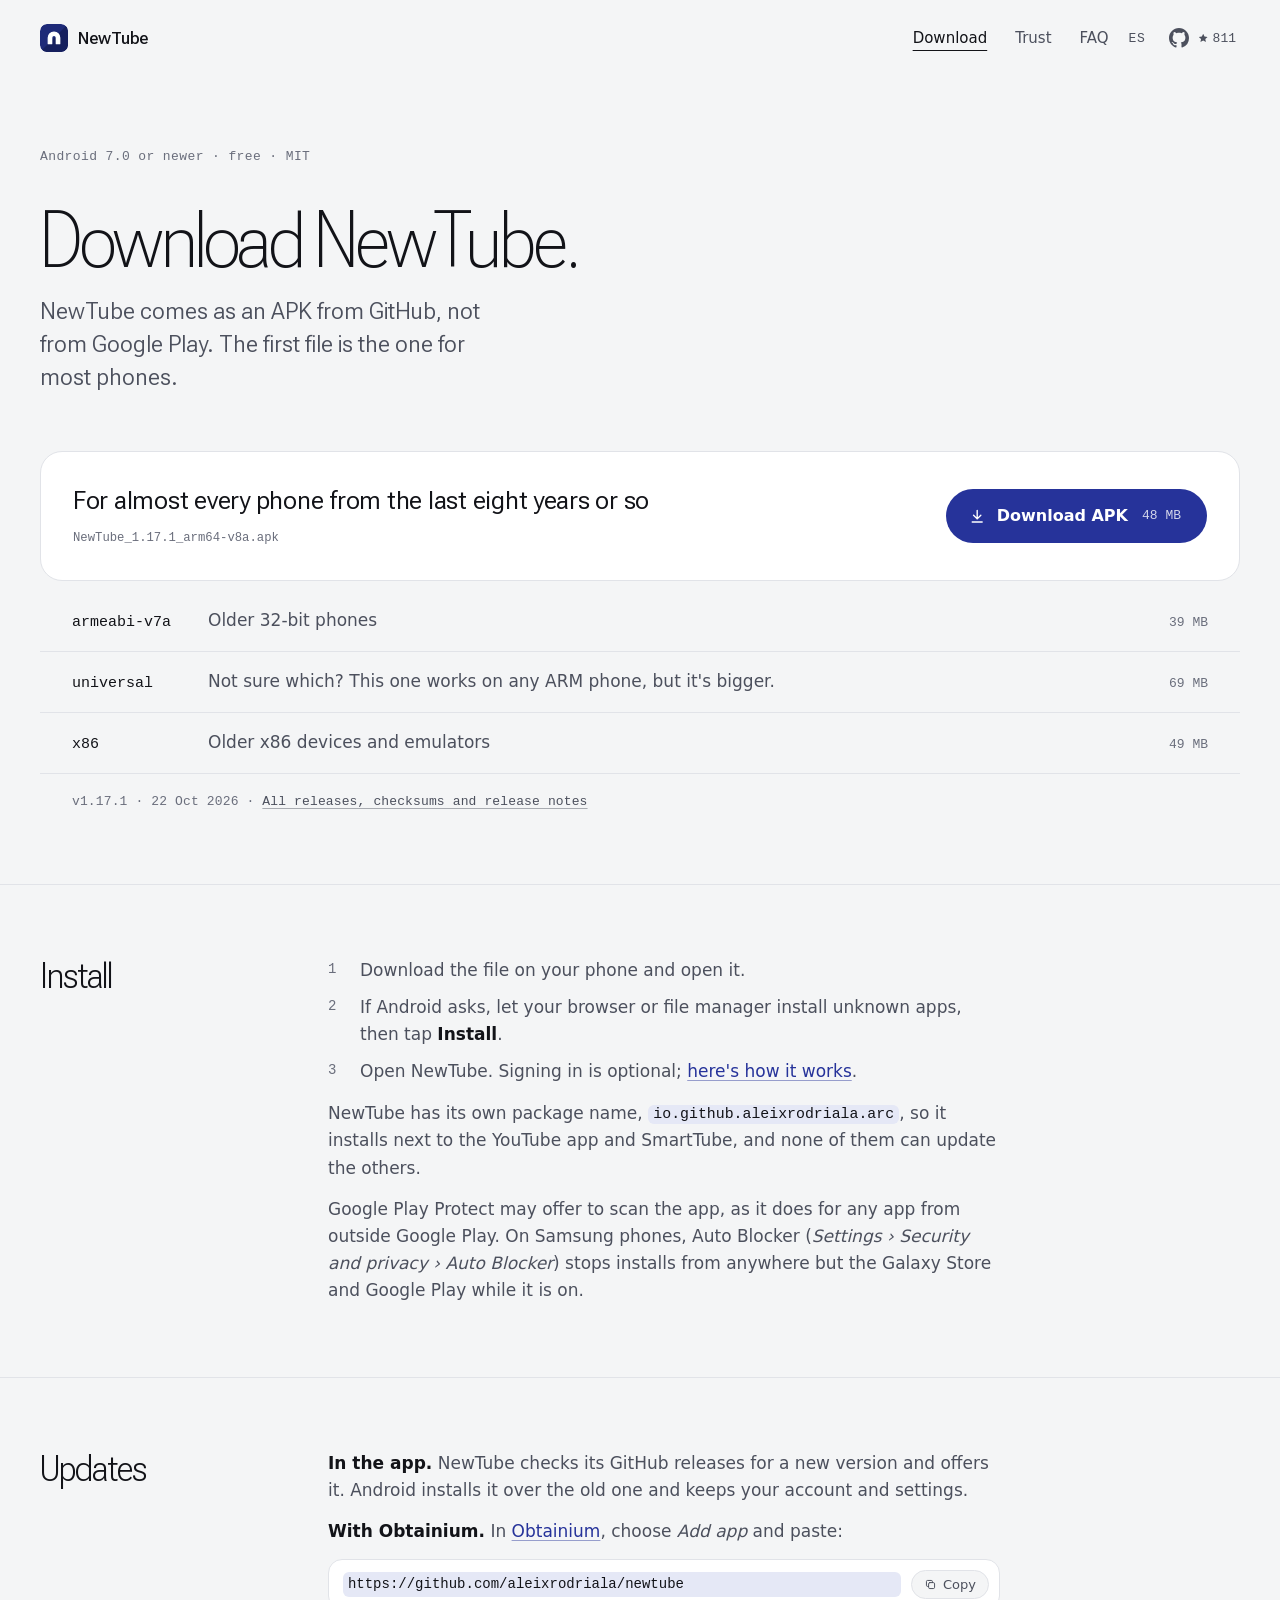
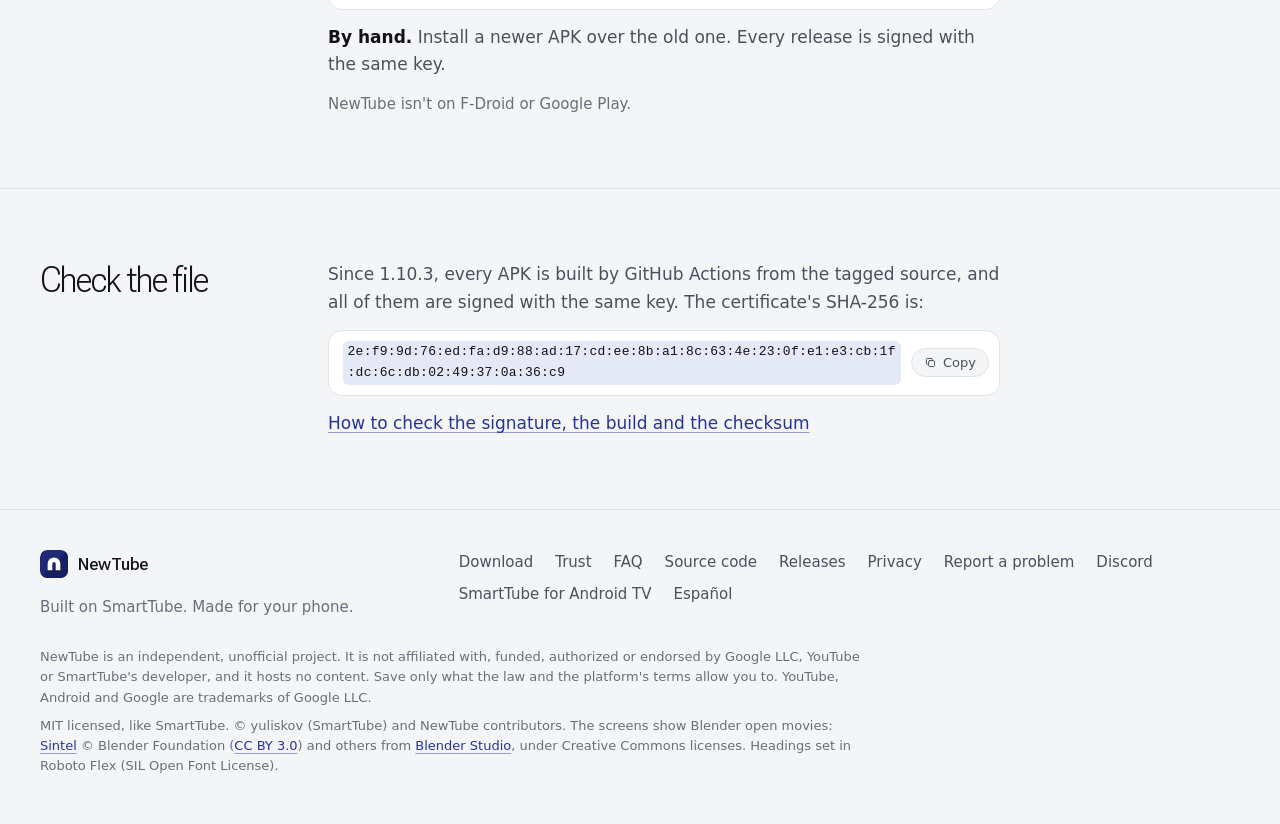
==== download/index.html @ f1087004 "Publish website from aleixrodriala/newtube@6f96a1b4 (schedule)" ====
<!doctype html>
<html lang="en">
<head>
  <meta charset="utf-8">
  <meta name="viewport" content="width=device-width, initial-scale=1">
  <meta http-equiv="Content-Security-Policy" content="default-src 'self'; img-src 'self' data:; style-src 'self'; script-src 'self'; font-src 'self'; media-src 'self'; connect-src 'none'; base-uri 'none'; form-action 'none'; object-src 'none'">
  <title>Download NewTube for Android</title>
  <meta name="description" content="Download the NewTube APK for Android 7.0 or newer: which file to pick, how to install it, how updates work, and how to check the file.">
  <link rel="canonical" href="https://newtube.org/download/">
  <link rel="alternate" hreflang="en" href="https://newtube.org/download/">
  <link rel="alternate" hreflang="es" href="https://newtube.org/es/download/">
  <link rel="alternate" hreflang="x-default" href="https://newtube.org/download/">
  <meta name="robots" content="index, follow, max-image-preview:large">
  <meta name="color-scheme" content="light dark">
  <meta name="theme-color" content="#f4f5f6" media="(prefers-color-scheme: light)">
  <meta name="theme-color" content="#0d0e12" media="(prefers-color-scheme: dark)">
  <link rel="icon" href="/assets/icon.svg" type="image/svg+xml">
  <link rel="apple-touch-icon" href="/assets/apple-touch-icon.png">

  <meta property="og:type" content="website">
  <meta property="og:site_name" content="NewTube">
  <meta property="og:locale" content="en_US">
  <meta property="og:locale:alternate" content="es_ES">
  <meta property="og:url" content="https://newtube.org/download/">
  <meta property="og:title" content="Download NewTube for Android">
  <meta property="og:description" content="Download the NewTube APK for Android 7.0 or newer: which file to pick, how to install it, how updates work, and how to check the file.">
  <meta property="og:image" content="https://newtube.org/assets/og-image.jpg">
  <meta property="og:image:width" content="1280">
  <meta property="og:image:height" content="640">
  <meta property="og:image:alt" content="NewTube: SmartTube for phones. Fast, polished and open source; unofficial, built on SmartTube by @yuliskov. A phone shows the watch page playing Sintel.">
  <meta name="twitter:card" content="summary_large_image">

  <link rel="preload" href="/assets/fonts/roboto-flex-display.woff2" as="font" type="font/woff2" crossorigin>
  <link rel="stylesheet" href="/styles.css">
  <script src="/main.js" defer></script>
  
</head>
<body class="page-download">
  <a class="skip" href="#main">Skip to content</a>

  <svg class="sprite" aria-hidden="true" focusable="false">
    <symbol id="i-down" viewBox="0 0 24 24"><path d="M12 4.5v11m-4.75-4.75L12 15.5l4.75-4.75M5.5 19.5h13"/></symbol>
    <symbol id="i-arrow" viewBox="0 0 24 24"><path d="M5 12h13.5m-5.25-5.25L18.5 12l-5.25 5.25"/></symbol>
    <symbol id="i-copy" viewBox="0 0 24 24"><rect x="8.5" y="8.5" width="11" height="11" rx="2.25"/><path d="M15.5 8.5v-2a2 2 0 0 0-2-2h-7a2 2 0 0 0-2 2v7a2 2 0 0 0 2 2h2"/></symbol>
    <symbol id="i-star" viewBox="0 0 24 24"><path class="fill" d="M12 3.3l2.55 5.47 6 .72-4.43 4.1 1.17 5.92L12 16.56l-5.29 2.95 1.17-5.92-4.43-4.1 6-.72z"/></symbol>
    <symbol id="i-github" viewBox="0 0 16 16"><path class="fill" d="M8 0C3.58 0 0 3.58 0 8c0 3.54 2.29 6.53 5.47 7.59.4.07.55-.17.55-.38 0-.19-.01-.82-.01-1.49-2.01.37-2.53-.49-2.69-.94-.09-.23-.48-.94-.82-1.13-.28-.15-.68-.52-.01-.53.63-.01 1.08.58 1.23.82.72 1.21 1.87.87 2.33.66.07-.52.28-.87.51-1.07-1.78-.2-3.64-.89-3.64-3.95 0-.87.31-1.59.82-2.15-.08-.2-.36-1.02.08-2.12 0 0 .67-.21 2.2.82.64-.18 1.32-.27 2-.27.68 0 1.36.09 2 .27 1.53-1.04 2.2-.82 2.2-.82.44 1.1.16 1.92.08 2.12.51.56.82 1.27.82 2.15 0 3.07-1.87 3.75-3.65 3.95.29.25.54.73.54 1.48 0 1.07-.01 1.93-.01 2.2 0 .21.15.46.55.38A8.01 8.01 0 0 0 16 8c0-4.42-3.58-8-8-8Z"/></symbol>
  </svg>

  <header class="site-header">
    <div class="wrap bar">
      <a class="brand" href="/"><img src="/assets/icon.svg" width="28" height="28" alt=""><span>NewTube</span></a>
      <nav class="nav" aria-label="Main">
        <ul>
          <li><a href="/download/" aria-current="page">Download</a></li>
          <li><a href="/trust/">Trust</a></li>
          <li><a href="/faq/">FAQ</a></li>
        </ul>
      </nav>
      <a class="lang" href="/es/download/" hreflang="es" lang="es" title="Leer en español">ES</a>
      <a class="gh" href="https://github.com/aleixrodriala/newtube"><svg aria-hidden="true"><use href="#i-github"/></svg><span class="visually-hidden">NewTube's source code on GitHub</span><span class="gh-stars" data-stars="811"><svg class="i fill" aria-hidden="true"><use href="#i-star"/></svg>811<span class="visually-hidden"> stars</span></span></a>
    </div>
  </header>

  <main id="main">
<section class="page-head">
      <div class="wrap">
        <p class="kicker">Android 7.0 or newer · free · MIT</p>
        <h1>Download NewTube.</h1>
        <p class="lead">NewTube comes as an APK from GitHub, not from Google Play. The first file is the one for most phones.</p>
      </div>
    </section>

    <section class="block" aria-labelledby="pick-title">
      <div class="wrap">
        <h2 id="pick-title" class="visually-hidden">Pick a file</h2>
        <div class="apk-main">
          <div>
            <p class="apk-for">For almost every phone from the last eight years or so</p>
            <p class="apk-name"><code>NewTube_1.17.1_arm64-v8a.apk</code></p>
          </div>
          <a class="btn" href="https://github.com/aleixrodriala/newtube/releases/download/v1.17.1/NewTube_1.17.1_arm64-v8a.apk">
            <svg class="i" aria-hidden="true"><use href="#i-down"/></svg>Download APK<span class="btn-size">48 MB</span>
          </a>
        </div>
        <ul class="apk-list" aria-label="Other files">
          <li><a href="https://github.com/aleixrodriala/newtube/releases/download/v1.17.1/NewTube_1.17.1_armeabi-v7a.apk"><code>armeabi-v7a</code><span>Older 32-bit phones</span><span class="sz">39 MB</span></a></li>
          <li><a href="https://github.com/aleixrodriala/newtube/releases/download/v1.17.1/NewTube_1.17.1_universal.apk"><code>universal</code><span>Not sure which? This one works on any ARM phone, but it's bigger.</span><span class="sz">69 MB</span></a></li>
          <li><a href="https://github.com/aleixrodriala/newtube/releases/download/v1.17.1/NewTube_1.17.1_x86.apk"><code>x86</code><span>Older x86 devices and emulators</span><span class="sz">49 MB</span></a></li>
        </ul>
        <p class="get-meta"><span class="rl">v1.17.1 · 22 Oct 2026</span><a href="https://github.com/aleixrodriala/newtube/releases">All releases, checksums and release notes</a></p>
      </div>
    </section>

    <section class="block" aria-labelledby="install-title">
      <div class="wrap two">
        <h2 id="install-title">Install</h2>
        <div class="prose">
          <ol class="steps">
            <li>Download the file on your phone and open it.</li>
            <li>If Android asks, let your browser or file manager install unknown apps, then tap <strong>Install</strong>.</li>
            <li>Open NewTube. Signing in is optional; <a href="/faq/#sign-in">here's how it works</a>.</li>
          </ol>
          <p>NewTube has its own package name, <code>io.github.aleixrodriala.arc</code>, so it installs next to the YouTube app and SmartTube, and none of them can update the others.</p>
          <p>Google Play Protect may offer to scan the app, as it does for any app from outside Google Play. On Samsung phones, Auto Blocker (<em>Settings › Security and privacy › Auto Blocker</em>) stops installs from anywhere but the Galaxy Store and Google Play while it is on.</p>
        </div>
      </div>
    </section>

    <section class="block" aria-labelledby="updates-title">
      <div class="wrap two">
        <h2 id="updates-title">Updates</h2>
        <div class="prose">
          <p><strong>In the app.</strong> NewTube checks its GitHub releases for a new version and offers it. Android installs it over the old one and keeps your account and settings.</p>
          <p><strong>With Obtainium.</strong> In <a href="https://obtainium.imranr.dev">Obtainium</a>, choose <em>Add app</em> and paste:</p>
          <div class="copy">
            <code id="repo-url">https://github.com/aleixrodriala/newtube</code>
            <button class="copy-btn" type="button" data-copy="repo-url" hidden><svg class="i" aria-hidden="true"><use href="#i-copy"/></svg><span>Copy</span></button>
          </div>
          <p><strong>By hand.</strong> Install a newer APK over the old one. Every release is signed with the same key.</p>
          <p class="quiet">NewTube isn't on F-Droid or Google Play.</p>
        </div>
      </div>
    </section>

    <section class="block" aria-labelledby="check-title">
      <div class="wrap two">
        <h2 id="check-title">Check the file</h2>
        <div class="prose">
          <p>Since 1.10.3, every APK is built by GitHub Actions from the tagged source, and all of them are signed with the same key. The certificate's SHA-256 is:</p>
          <div class="copy">
            <code id="cert-sha" class="hash">2e:f9:9d:76:ed:fa:d9:88:ad:17:cd:ee:8b:a1:8c:63:4e:23:0f:e1:e3:cb:1f:dc:6c:db:02:49:37:0a:36:c9</code>
            <button class="copy-btn" type="button" data-copy="cert-sha" hidden><svg class="i" aria-hidden="true"><use href="#i-copy"/></svg><span>Copy</span></button>
          </div>
          <p><a href="/trust/#build">How to check the signature, the build and the checksum</a></p>
        </div>
      </div>
      <p class="visually-hidden" role="status" aria-live="polite" data-copy-status></p>
    </section>

  </main>

  <footer class="site-footer">
    <div class="wrap foot">
      <div class="foot-brand">
        <a class="brand" href="/"><img src="/assets/icon.svg" width="28" height="28" alt=""><span>NewTube</span></a>
        <p>Built on SmartTube. Made for your phone.</p>
      </div>
      <nav aria-label="Footer">
        <ul class="foot-links">
          <li><a href="/download/">Download</a></li>
          <li><a href="/trust/">Trust</a></li>
          <li><a href="/faq/">FAQ</a></li>
          <li><a href="https://github.com/aleixrodriala/newtube">Source code</a></li>
          <li><a href="https://github.com/aleixrodriala/newtube/releases">Releases</a></li>
          <li><a href="https://github.com/aleixrodriala/newtube/blob/main/PRIVACY.md">Privacy</a></li>
          <li><a href="https://github.com/aleixrodriala/newtube/issues">Report a problem</a></li>
          <li><a href="https://discord.gg/xu3v6euSHq">Discord</a></li>
          <li><a href="https://github.com/yuliskov/SmartTube">SmartTube for Android TV</a></li>
          <li><a href="/es/download/" hreflang="es" lang="es">Español</a></li>
        </ul>
      </nav>
    </div>
    <div class="wrap fine">
      <p>NewTube is an independent, unofficial project. It is not affiliated with, funded, authorized or endorsed by Google LLC, YouTube or SmartTube's developer, and it hosts no content. Save only what the law and the platform's terms allow you to. YouTube, Android and Google are trademarks of Google LLC.</p>
      <p>MIT licensed, like SmartTube. © yuliskov (SmartTube) and NewTube contributors. The screens show Blender open movies: <a href="https://durian.blender.org/">Sintel</a> © Blender Foundation (<a href="https://creativecommons.org/licenses/by/3.0/">CC BY 3.0</a>) and others from <a href="https://studio.blender.org/films/">Blender Studio</a>, under Creative Commons licenses. Headings set in Roboto Flex (SIL Open Font License).</p>
    </div>
  </footer>
</body>
</html>
---- styles.css ----
/* newtube.org. Plain CSS, no build step for styles, nothing loaded from third parties.
   Layout: a quiet page. Short sections on a pale ground, generous space, light display type;
   the only images are the app and the film it plays. Follows the system theme. */

@font-face {
  font-family: "NewTube Display";
  /* Roboto Flex (SIL OFL), cut to Latin + Spanish, wght 300–600 and the opsz axis. */
  src: url("/assets/fonts/roboto-flex-display.woff2") format("woff2");
  font-weight: 300 600;
  font-style: normal;
  font-display: swap;
}

:root {
  --ground: #f4f5f6;
  --surface: #ffffff;
  --ink: #121318;
  --ink-2: #4c505d;
  --ink-3: #6a6e7c;
  --line: #e1e3e8;
  --accent: #26339a;
  --accent-hover: #1c287f;
  --accent-ink: #ffffff;
  --accent-soft: #e5e8f6;
  --link: #26339a;
  --device: #101116;
  --shadow: 0 30px 60px -28px rgba(18, 22, 48, 0.35), 0 12px 24px -16px rgba(18, 22, 48, 0.18);

  --display: "NewTube Display", "Roboto Flex", Roboto, system-ui, -apple-system, "Segoe UI", sans-serif;
  --text: system-ui, -apple-system, "Segoe UI", Roboto, "Noto Sans", "Helvetica Neue", Arial, sans-serif;
  --mono: ui-monospace, "Roboto Mono", "SF Mono", Menlo, Consolas, "Liberation Mono", monospace;

  --gutter: 20px;
  --maxw: 1200px;
  --space: clamp(88px, 12vw, 168px);
  --ease-out: cubic-bezier(0.22, 1, 0.36, 1);
  color-scheme: light;
}

@media (prefers-color-scheme: dark) {
  :root {
    --ground: #0d0e12;
    --surface: #16171d;
    --ink: #ecedf1;
    --ink-2: #a9acb8;
    --ink-3: #7d818e;
    --line: #24262e;
    --accent: #dde1ff;
    --accent-hover: #ffffff;
    --accent-ink: #141a52;
    --accent-soft: #1d2036;
    --link: #b9c1ff;
    --device: #000000;
    --shadow: 0 30px 70px -30px rgba(0, 0, 0, 0.8), 0 12px 24px -16px rgba(0, 0, 0, 0.6);
    color-scheme: dark;
  }
}

@media (min-width: 700px) { :root { --gutter: 32px; } }
@media (min-width: 1100px) { :root { --gutter: 40px; } }

/* ---------- Base ---------- */
*, *::before, *::after { box-sizing: border-box; }
html { -webkit-text-size-adjust: 100%; text-size-adjust: 100%; }
@media (prefers-reduced-motion: no-preference) { html { scroll-behavior: smooth; } }
body {
  margin: 0;
  background: var(--ground);
  color: var(--ink);
  font: 400 1.0625rem/1.6 var(--text);
  -webkit-font-smoothing: antialiased;
  -moz-osx-font-smoothing: grayscale;
}
img, video, svg { display: block; max-width: 100%; }
img, video { height: auto; }
h1, h2, h3 { margin: 0; font-family: var(--display); text-wrap: balance; }
p, ul, ol, figure { margin: 0; }
ul, ol { padding: 0; list-style: none; }
a { color: var(--link); text-decoration-thickness: 1px; text-underline-offset: 0.2em;
  text-decoration-color: color-mix(in srgb, currentColor 45%, transparent);
  transition: color 0.18s ease, text-decoration-color 0.18s ease; }
a:hover { text-decoration-color: currentColor; }
:focus-visible { outline: 2px solid var(--link); outline-offset: 3px; border-radius: 4px; }
.sprite { display: none; }
.i { width: 1.15em; height: 1.15em; fill: none; stroke: currentColor; stroke-width: 1.8; stroke-linecap: round; stroke-linejoin: round; flex: none; }
.fill { fill: currentColor; stroke: none; }

.wrap { width: 100%; max-width: calc(var(--maxw) + 2 * var(--gutter)); margin-inline: auto; padding-inline: var(--gutter); }

.skip { position: absolute; left: var(--gutter); top: -100px; background: var(--surface); color: var(--ink); padding: 10px 14px; border-radius: 10px; z-index: 10; }
.skip:focus { top: 12px; }

/* ---------- Header ---------- */
.site-header { padding-block: 14px; }
.bar { display: flex; align-items: center; gap: 18px; min-height: 48px; }
.brand { display: inline-flex; align-items: center; gap: 10px; color: var(--ink); text-decoration: none;
  font: 500 1.0625rem/1 var(--display); letter-spacing: -0.005em; }
.brand img { width: 28px; height: 28px; border-radius: 7px; }
.nav { margin-left: auto; }
.nav ul { display: flex; gap: clamp(12px, 3vw, 28px); }
.nav a, .lang { color: var(--ink-2); text-decoration: none; font-size: 0.9375rem; }
.nav a, .lang, .gh, .get-more a, .foot-links a, .apk-list a, .copy-btn, .faq summary { transition: color 0.18s ease, background-color 0.18s ease; }
.nav a:hover, .lang:hover, .nav a[aria-current="page"] { color: var(--ink); }
.nav a[aria-current="page"] { text-decoration: underline; text-decoration-thickness: 1px; text-underline-offset: 0.45em; }
.lang { font: 500 0.8125rem/1 var(--mono); letter-spacing: 0.04em; padding: 6px 2px; }
.gh { color: var(--ink-2); display: inline-flex; align-items: center; gap: 8px; padding: 4px; text-decoration: none; }
.gh > svg { width: 20px; height: 20px; }
.gh:hover { color: var(--ink); }
.gh-stars { display: inline-flex; align-items: center; gap: 3px; font: 500 0.8125rem/1 var(--mono); font-variant-numeric: tabular-nums; }
.gh-stars .i { width: 0.95em; height: 0.95em; }
.gh-stars[data-stars=""] { display: none; }
.brand, .lang, .gh { flex: none; }
@media (max-width: 459px) {
  .brand span { display: none; }
  .bar { gap: 12px; }
  .nav ul { gap: 12px; }
  .gh { gap: 6px; padding: 4px 0; }
}
/* small phones (360 px and below): the Spanish menu is the longest one */
@media (max-width: 379px) {
  :root { --gutter: 16px; }
  .bar { gap: 9px; }
  .nav ul { gap: 9px; }
  .nav a { font-size: 0.875rem; }
  .brand img { width: 26px; height: 26px; }
  .gh { gap: 4px; }
  .gh > svg { width: 18px; height: 18px; }
}

/* ---------- Type ---------- */
.kicker { font: 500 0.8125rem/1.4 var(--mono); letter-spacing: 0.03em; color: var(--ink-3); }
h1 {
  font-weight: 300;
  font-size: clamp(2.75rem, 1.35rem + 5.6vw, 6rem);
  line-height: 0.98;
  letter-spacing: -0.035em;
  margin-top: 0.45em;
}
h2 {
  font-weight: 300;
  font-size: clamp(2rem, 1.3rem + 2.8vw, 3.4rem);
  line-height: 1.04;
  letter-spacing: -0.03em;
}
h3 { font-weight: 500; font-size: 1.0625rem; line-height: 1.3; letter-spacing: -0.005em; }
.lead {
  font: 350 clamp(1.15rem, 1rem + 0.55vw, 1.45rem)/1.42 var(--display);
  color: var(--ink-2);
  margin-top: 1.1rem;
  max-width: 33ch;
}
.lead a { color: inherit; }
.quiet { color: var(--ink-3); font-size: 0.9375rem; }

/* ---------- Download ---------- */
.get { display: grid; justify-items: start; gap: 12px; margin-top: 2rem; }
.btn {
  display: inline-flex; align-items: center; gap: 10px;
  min-height: 54px; padding: 0 26px 0 22px;
  border-radius: 999px;
  background: var(--accent); color: var(--accent-ink);
  font: 600 1rem/1 var(--text); text-decoration: none;
  transition: background-color 0.2s ease, transform 0.25s var(--ease-out), box-shadow 0.25s ease;
}
.btn .i { transition: transform 0.3s var(--ease-out); }
.btn:hover { background: var(--accent-hover); color: var(--accent-ink); }
@media (hover: hover) {
  .btn:hover { transform: translateY(-2px); box-shadow: 0 12px 26px -12px color-mix(in srgb, var(--accent) 75%, transparent); }
  .btn:hover .i { transform: translateY(2px); }
}
.btn:active { transform: scale(0.97); transition-duration: 0.08s; }
.get-meta { font: 400 0.8125rem/1.5 var(--mono); color: var(--ink-3); letter-spacing: 0.01em; }
.get-more { display: flex; flex-wrap: wrap; gap: 6px 20px; font-size: 0.9375rem; }
.get-more a { color: var(--ink-2); }
.get-more a:hover { color: var(--ink); }

/* ---------- Hero ---------- */
.hero { padding-block: clamp(20px, 5vw, 56px) 0; }
.hero-grid { display: grid; gap: 48px; grid-template-columns: minmax(0, 1fr); align-items: center; }
@media (min-width: 900px) { .hero-grid { grid-template-columns: minmax(0, 1fr) minmax(0, 360px); gap: clamp(48px, 7vw, 120px); } }
.hero-text { max-width: 40rem; }
.hero .lead { max-width: 36ch; }
.hero-phone { margin: 0; justify-self: center; width: min(72vw, 280px); }
@media (min-width: 900px) { .hero-phone { width: 100%; max-width: 340px; justify-self: end; } }
.hero-phone img { width: 100%; border-radius: clamp(30px, 3vw, 42px); border: 7px solid var(--device); background: var(--device); box-shadow: var(--shadow); }

/* release line under the download button; it disappears when the build had no release data */
.get-meta .rl:not(:empty)::after { content: " · "; }
.btn-size { font: 400 0.8125rem/1 var(--mono); opacity: 0.8; margin-left: 4px; }
.btn-size:empty { display: none; }

.section-lead { margin-top: 1.1rem; max-width: 40rem; color: var(--ink-2);
  font: 350 clamp(1.1rem, 1rem + 0.4vw, 1.3rem)/1.45 var(--display); }

/* ---------- Speed ---------- */
.speed { padding-block: var(--space) 0; }
.stats { display: grid; grid-template-columns: repeat(2, minmax(0, 1fr)); gap: 32px 24px; margin-top: clamp(36px, 5vw, 64px); }
@media (min-width: 900px) { .stats { grid-template-columns: repeat(4, minmax(0, 1fr)); gap: 40px; } }
.stats li { border-top: 1px solid var(--line); padding-top: 18px; }
.stat { font: 300 1.5rem/1 var(--display); color: var(--ink-2); font-variant-numeric: tabular-nums; }
.stat .n { font-size: clamp(3rem, 2.2rem + 3.6vw, 5.25rem); color: var(--ink); letter-spacing: -0.04em; transition: color 0.8s ease; }
.stat.ticking .n { color: var(--link); transition: none; }
.stat-label { margin-top: 12px; color: var(--ink-2); font-size: 0.9875rem; line-height: 1.45; max-width: 16rem; }
.speed .quiet { margin-top: 32px; }

/* ---------- Demo with chapters ---------- */
.demo { padding-block: var(--space) 0; }
.demo h2 { max-width: 20ch; }
.demo-grid { display: grid; gap: 36px; grid-template-columns: minmax(0, 1fr); margin-top: clamp(36px, 5vw, 64px); align-items: center; }
@media (min-width: 900px) { .demo-grid { grid-template-columns: minmax(0, 340px) minmax(0, 1fr); gap: clamp(48px, 7vw, 120px); } }
.device { position: relative; width: min(100%, 300px); justify-self: center; }
@media (min-width: 900px) { .device { width: 100%; } }
.device video {
  width: 100%; aspect-ratio: 540 / 1212; object-fit: cover;
  border-radius: 34px; border: 6px solid var(--device); background: var(--device);
  box-shadow: var(--shadow);
}
.play {
  position: absolute; left: 50%; bottom: 22px; transform: translateX(-50%);
  border: 0; border-radius: 999px; padding: 8px 16px; cursor: pointer;
  font: 500 0.8125rem/1 var(--mono); letter-spacing: 0.02em;
  background: rgba(16, 17, 22, 0.72); color: #fff;
  -webkit-backdrop-filter: blur(6px); backdrop-filter: blur(6px);
}
.play[aria-pressed="true"] { opacity: 0; }
.device:hover .play[aria-pressed="true"], .play:focus-visible { opacity: 1; }

.chapters { display: grid; gap: 2px; }
.chapters button {
  all: unset; box-sizing: border-box; cursor: pointer; width: 100%;
  display: grid; grid-template-columns: 3.4rem minmax(0, 1fr); column-gap: 8px; row-gap: 2px;
  padding: 14px 12px 16px; border-radius: 14px; position: relative;
}
.chapters button { transition: background-color 0.2s ease; }
.chapters .ch, .chapters .cd { transition: color 0.3s ease; }
.chapters button:hover { background: color-mix(in srgb, var(--surface) 70%, transparent); }
.chapters button:focus-visible { outline: 2px solid var(--link); outline-offset: 0; }
.chapters .ts { grid-row: 1 / span 2; font: 400 0.8125rem/1.7 var(--mono); color: var(--ink-3); font-variant-numeric: tabular-nums; }
.chapters .ch { font: 500 1.125rem/1.35 var(--display); color: var(--ink-2); }
.chapters .cd { color: var(--ink-3); font-size: 0.9375rem; line-height: 1.5; }
.chapters .ch-bar { position: absolute; left: calc(12px + 3.4rem + 8px); right: 12px; bottom: 6px; height: 2px; border-radius: 2px; background: var(--line); overflow: hidden; }
.chapters .ch-bar i { display: block; height: 100%; width: 0; background: var(--ink); }
.chapters .on .ch { color: var(--ink); }
.chapters .on .cd { color: var(--ink-2); }
@media (max-width: 899px) {
  .chapters button { padding: 10px 6px 14px; }
  .chapters .cd { display: none; }
  .chapters .on .cd { display: block; }
  .chapters .ch-bar { left: calc(6px + 3.4rem + 8px); right: 6px; }
}

.also { display: flex; flex-wrap: wrap; gap: 8px 10px; margin-top: clamp(48px, 6vw, 80px); max-width: 60rem; }
.also li { font-size: 0.9375rem; color: var(--ink-2); padding: 7px 14px; border-radius: 999px; border: 1px solid var(--line); }

/* ---------- Sign-in ---------- */
.signin { padding-block: var(--space) 0; }
.signin-grid { display: grid; gap: 40px; grid-template-columns: minmax(0, 1fr); align-items: center; }
@media (min-width: 900px) { .signin-grid { grid-template-columns: minmax(0, 1.1fr) minmax(0, 1fr); gap: 80px; } }
.signin p { max-width: 36rem; margin-top: 1.25rem; color: var(--ink-2); }
.signin p.quiet { margin-top: 1rem; color: var(--ink-3); }
.code { display: flex; flex-wrap: wrap; gap: 10px; justify-content: flex-start; }
@media (min-width: 900px) { .code { justify-content: center; } }
.code span {
  font: 400 clamp(1.6rem, 1rem + 2.4vw, 2.6rem)/1 var(--mono); letter-spacing: 0.14em;
  padding: 0.55em 0.5em 0.55em 0.64em; border-radius: 16px;
  background: var(--surface); color: var(--ink); border: 1px solid var(--line);
}

/* ---------- Trust summary ---------- */
.trust-sum { padding-block: var(--space) 0; }
.facts { display: grid; gap: 28px; grid-template-columns: minmax(0, 1fr); margin-top: clamp(28px, 4vw, 48px); }
@media (min-width: 800px) { .facts { grid-template-columns: repeat(3, minmax(0, 1fr)); gap: 40px; } }
.facts li { border-top: 1px solid var(--line); padding-top: 18px; }
.facts p { margin-top: 8px; color: var(--ink-2); font-size: 0.9875rem; }
.more { margin-top: 28px; }
.more a { display: inline-flex; align-items: center; gap: 8px; }

/* ---------- Closing call ---------- */
.end { padding-block: var(--space); }
.end .wrap { display: grid; justify-items: center; text-align: center; }
.end-icon { width: 76px; height: 76px; margin-bottom: 28px;
  filter: drop-shadow(0 18px 24px rgba(20, 28, 90, 0.22)) drop-shadow(0 4px 8px rgba(20, 28, 90, 0.12)); }
.end .get { margin-top: 1.75rem; justify-items: center; }
.end .get-more { justify-content: center; }

/* ---------- Footer ---------- */
.site-footer { border-top: 1px solid var(--line); padding-block: 40px 48px; font-size: 0.9375rem; color: var(--ink-3); }
.foot { display: grid; gap: 28px; grid-template-columns: minmax(0, 1fr); }
@media (min-width: 800px) { .foot { grid-template-columns: minmax(0, 1fr) minmax(0, 2fr); } }
.foot-brand p { margin-top: 10px; }
.foot-links { display: flex; flex-wrap: wrap; gap: 8px 22px; }
.foot-links a { color: var(--ink-2); text-decoration: none; }
.foot-links a:hover { color: var(--ink); text-decoration: underline; }
.fine { margin-top: 28px; display: grid; gap: 8px; font-size: 0.8125rem; line-height: 1.55; }
.fine p { max-width: 52rem; }


/* ---------- Inner pages: download, trust, FAQ ---------- */
.visually-hidden { position: absolute !important; width: 1px; height: 1px; margin: -1px; padding: 0; overflow: hidden; clip: rect(0 0 0 0); white-space: nowrap; border: 0; }
.page-head { padding-block: clamp(28px, 6vw, 72px) clamp(24px, 4vw, 48px); }
.page-head h1 { font-size: clamp(2.5rem, 1.4rem + 4.4vw, 5rem); }
.page-head .lead { max-width: 38ch; }
.block { padding-block: clamp(40px, 6vw, 72px); border-top: 1px solid var(--line); }
.page-head + .block { border-top: 0; padding-top: 8px; }
.two { display: grid; gap: 18px 48px; grid-template-columns: minmax(0, 1fr); }
@media (min-width: 900px) { .two { grid-template-columns: minmax(0, 15rem) minmax(0, 1fr); } }
.two > h2 { font-size: clamp(1.6rem, 1.2rem + 1.4vw, 2.2rem); line-height: 1.12; }
.prose { display: grid; gap: 14px; max-width: 42rem; color: var(--ink-2); }
.prose strong { color: var(--ink); font-weight: 600; }
.quiet a { color: inherit; }
code { font-family: var(--mono); font-size: 0.875em; overflow-wrap: anywhere; }
.prose code, .faq code { padding: 0.1em 0.35em; border-radius: 6px; background: var(--accent-soft); color: var(--ink); }
.steps { list-style: none; counter-reset: step; display: grid; gap: 10px; }
.steps li { counter-increment: step; position: relative; padding-left: 2rem; }
.steps li::before { content: counter(step); position: absolute; left: 0; top: 0; font: 400 0.875rem/1.75 var(--mono); color: var(--ink-3); }

/* the file picker */
.apk-main { display: grid; gap: 18px; align-items: center; grid-template-columns: minmax(0, 1fr);
  padding: clamp(20px, 3vw, 32px); border-radius: 22px; background: var(--surface); border: 1px solid var(--line); }
@media (min-width: 700px) { .apk-main { grid-template-columns: minmax(0, 1fr) auto; } }
.apk-for { font: 400 clamp(1.25rem, 1rem + 0.8vw, 1.6rem)/1.3 var(--display); letter-spacing: -0.01em; }
.apk-name { margin-top: 8px; color: var(--ink-3); font-size: 0.875rem; }
.apk-name code { overflow-wrap: anywhere; }
.apk-list { margin-top: 10px; display: grid; }
.apk-list a { display: grid; grid-template-columns: 7.5rem minmax(0, 1fr) auto; gap: 6px 16px; align-items: baseline;
  padding: 16px clamp(20px, 3vw, 32px); border-bottom: 1px solid var(--line); color: var(--ink-2); text-decoration: none; }
.apk-list a:hover { color: var(--ink); background: color-mix(in srgb, var(--surface) 60%, transparent); }
.apk-list code { color: var(--ink); font-size: 0.9375rem; }
.apk-list .sz { font: 400 0.8125rem/1 var(--mono); color: var(--ink-3); }
@media (max-width: 559px) { .apk-list a { grid-template-columns: minmax(0, 1fr) auto; } .apk-list a > span:not(.sz) { grid-column: 1 / -1; grid-row: 2; } }
.block .get-meta { margin-top: 18px; padding-inline: clamp(20px, 3vw, 32px); }
.block .get-meta a { color: var(--ink-2); }

/* copyable values */
.copy { display: flex; align-items: center; gap: 10px; padding: 10px 10px 10px 14px; border-radius: 14px;
  background: var(--surface); border: 1px solid var(--line); }
.copy code { flex: 1 1 auto; min-width: 0; font-size: 0.875rem; color: var(--ink); }
.copy .hash { font-size: 0.8125rem; line-height: 1.6; letter-spacing: 0.02em; }
.copy-btn { flex: none; display: inline-flex; align-items: center; gap: 6px; border: 1px solid var(--line); background: var(--ground);
  color: var(--ink-2); border-radius: 999px; padding: 7px 12px; font: 500 0.8125rem/1 var(--text); cursor: pointer; }
.copy-btn:hover { color: var(--ink); }
.copy-btn .i { width: 1em; height: 1em; }
.checks { display: grid; grid-template-columns: minmax(0, 1fr); gap: 4px 20px; margin: 4px 0 0; }
@media (min-width: 640px) { .checks { grid-template-columns: 10rem minmax(0, 1fr); } }
.checks dt { color: var(--ink); font-weight: 500; padding-top: 10px; }
.checks dd { margin: 0; padding-top: 10px; }
@media (max-width: 639px) { .checks dd { padding-top: 2px; } }

/* tables */
.table-scroll { overflow-x: auto; border: 1px solid var(--line); border-radius: 16px; background: var(--surface); }
table { width: 100%; border-collapse: collapse; font-size: 0.9375rem; }
th, td { text-align: left; padding: 12px 16px; border-bottom: 1px solid var(--line); vertical-align: top; }
tbody tr:last-child th, tbody tr:last-child td { border-bottom: 0; }
thead th { font: 500 0.75rem/1.4 var(--mono); letter-spacing: 0.04em; color: var(--ink-3); text-transform: uppercase; }
tbody th { font-weight: 500; color: var(--ink); }
td { color: var(--ink-2); }
.nums td { font: 400 0.875rem/1.6 var(--mono); font-variant-numeric: tabular-nums; white-space: nowrap; color: var(--ink); }
/* the data-flow table becomes a list of cards on phones instead of scrolling sideways */
@media (max-width: 599px) {
  .flows thead { position: absolute; width: 1px; height: 1px; overflow: hidden; clip: rect(0 0 0 0); }
  .flows tr { display: grid; gap: 2px; padding: 14px 16px; border-bottom: 1px solid var(--line); }
  .flows tbody tr:last-child { border-bottom: 0; }
  .flows th, .flows td { display: block; padding: 0; border: 0; }
  .flows td:last-child { font-size: 0.875rem; color: var(--ink-3); }
}

/* FAQ */
.faq { display: grid; max-width: 44rem; }
.faq details { border-bottom: 1px solid var(--line); }
.faq details:first-child { border-top: 1px solid var(--line); }
.faq summary { list-style: none; cursor: pointer; padding: 16px 40px 16px 0; position: relative;
  font: 400 1.125rem/1.4 var(--display); color: var(--ink); }
.faq summary::-webkit-details-marker { display: none; }
.faq summary:hover { color: var(--link); }
.faq summary::after { content: ""; position: absolute; right: 6px; top: 50%; width: 10px; height: 10px; margin-top: -7px;
  border-right: 1.5px solid var(--ink-3); border-bottom: 1.5px solid var(--ink-3); transform: rotate(45deg); transition: transform 0.3s var(--ease-out), margin-top 0.3s var(--ease-out); }
.faq details[open] summary::after { transform: rotate(-135deg); margin-top: -2px; }
.faq details > div { padding: 0 0 20px; display: grid; gap: 12px; color: var(--ink-2); }
.faq :target > summary { color: var(--link); }

/* ---------- Motion ----------
   Entrances on load for the first screen, reveals tied to scrolling for the rest (CSS scroll-driven
   animations: smooth, no script, and simply absent where unsupported), a crossfade between pages
   with the header held still, and FAQ answers that open smoothly. "Reduce motion" turns all of it off. */
@keyframes rise-in { from { opacity: 0; transform: translateY(18px); } }
@keyframes phone-in { from { opacity: 0; transform: translateY(44px) scale(0.97); } }
@keyframes reveal { from { opacity: 0; transform: translateY(34px); } to { opacity: 1; transform: none; } }
@keyframes pop { from { opacity: 0; transform: translateY(20px) scale(0.86); } to { opacity: 1; transform: none; } }
@keyframes drift { to { transform: translateY(56px); } }
@keyframes page-out { to { opacity: 0; } }
@keyframes page-in { from { opacity: 0; } }

@media (prefers-reduced-motion: no-preference) {
  .hero-text > *, .page-head .wrap > * { animation: rise-in 0.8s var(--ease-out) both; }
  .hero-text > :nth-child(2), .page-head .wrap > :nth-child(2) { animation-delay: 0.07s; }
  .hero-text > :nth-child(3), .page-head .wrap > :nth-child(3) { animation-delay: 0.14s; }
  .hero-text > :nth-child(4), .page-head .wrap > :nth-child(4) { animation-delay: 0.21s; }
  .hero-phone { animation: phone-in 1.1s var(--ease-out) 0.12s both; }
  .faq details[open] > div { animation: rise-in 0.45s var(--ease-out) both; }

  @supports (animation-timeline: view()) {
    :is(.speed, .demo, .trust-sum) :is(h2, .section-lead, .quiet, .more),
    .stats li, .demo-grid > *, .also li, .signin-grid > div, .facts li, .end .get, .end h2,
    .block .wrap > * {
      animation: reveal linear both;
      animation-timeline: view();
      animation-range: entry 0% entry 75%;
    }
    /* rows cascade instead of arriving as one block */
    .stats li:nth-child(2), .facts li:nth-child(2), .code span:nth-child(2) { animation-range: entry 8% entry 83%; }
    .stats li:nth-child(3), .facts li:nth-child(3), .code span:nth-child(3) { animation-range: entry 16% entry 91%; }
    .stats li:nth-child(4) { animation-range: entry 24% entry 99%; }
    .also li:nth-child(3n + 2) { animation-range: entry 6% entry 81%; }
    .also li:nth-child(3n) { animation-range: entry 12% entry 87%; }
    .code span, .end-icon { animation: pop linear both; animation-timeline: view(); animation-range: entry 10% entry 80%; }
    .end-icon { animation-range: entry 20% entry 90%; }
  }
  /* the hero phone drifts a little slower than the page */
  @supports (animation-timeline: scroll()) {
    @media (min-width: 900px) {
      .hero-phone img { animation: drift linear both; animation-timeline: scroll(root); animation-range: 0 100vh; }
    }
  }
  /* FAQ answers open smoothly where the browser can animate to auto height */
  @supports (interpolate-size: allow-keywords) and selector(::details-content) {
    .faq { interpolate-size: allow-keywords; }
    .faq details::details-content { block-size: 0; overflow-y: clip;
      transition: block-size 0.35s var(--ease-out), content-visibility 0.35s allow-discrete; }
    .faq details[open]::details-content { block-size: auto; }
  }
}

/* moving between pages: the old page fades, the new one fades in, the header stays put */
@view-transition { navigation: auto; }
.site-header { view-transition-name: site-header; }
::view-transition-old(root) { animation: page-out 0.16s ease both; }
::view-transition-new(root) { animation: page-in 0.3s var(--ease-out) both; }

@media (prefers-reduced-motion: reduce) {
  *, *::before, *::after { transition: none !important; animation: none !important; scroll-behavior: auto !important; }
  ::view-transition-group(*), ::view-transition-old(*), ::view-transition-new(*) { animation: none !important; }
}
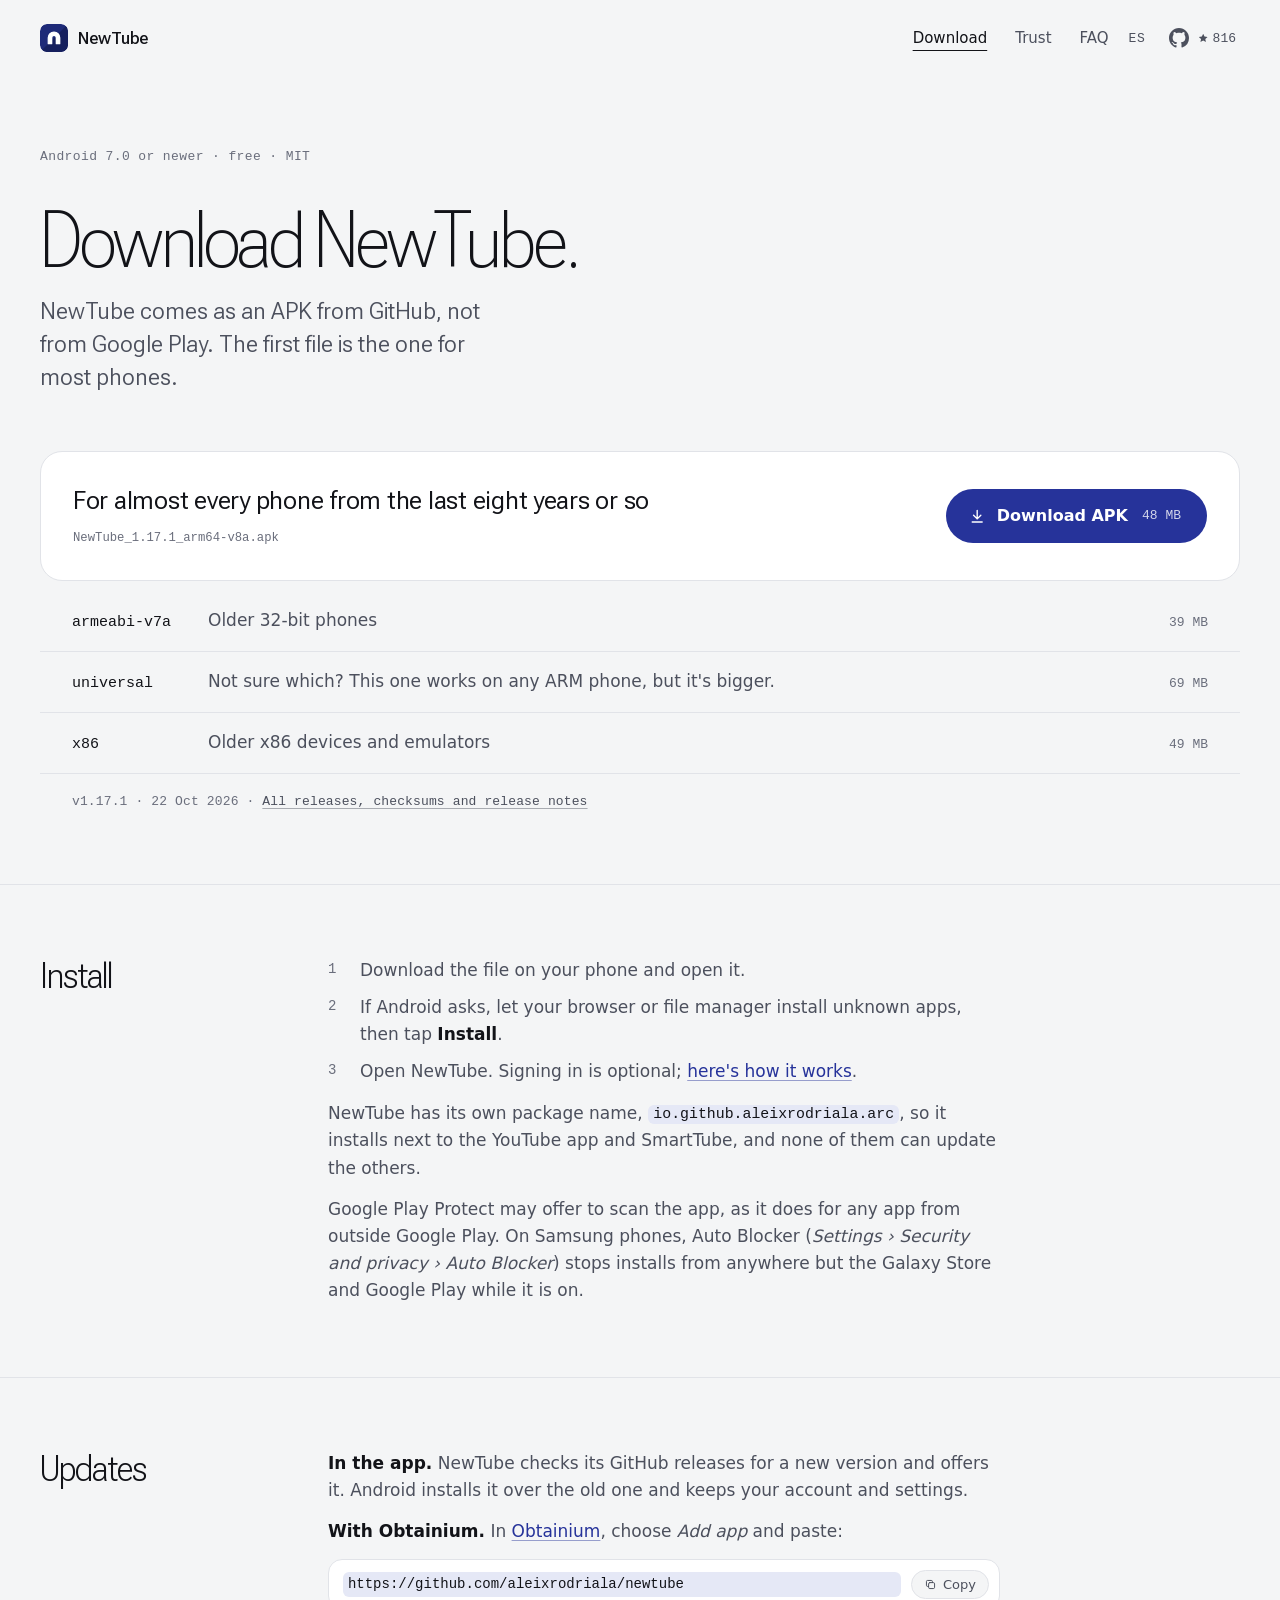
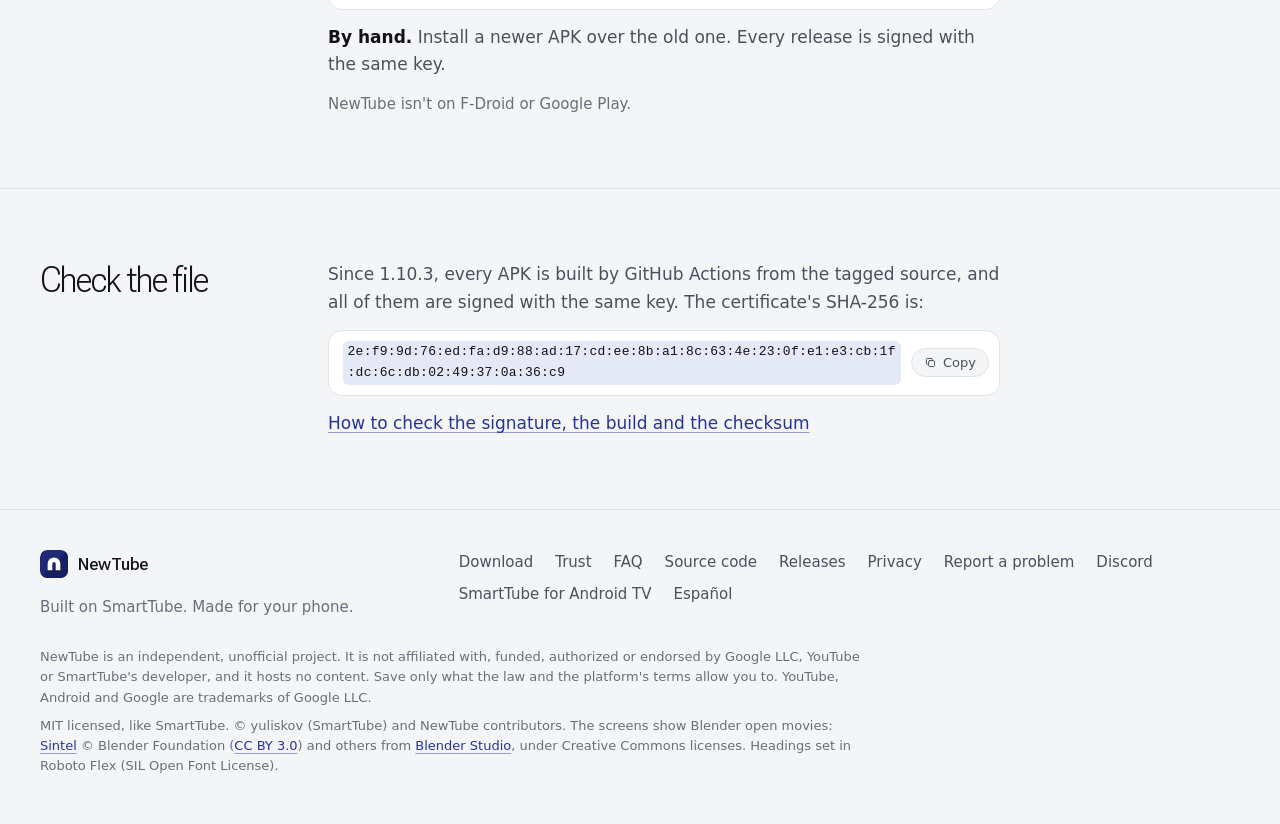
==== commit ed3954db: "Publish website from aleixrodriala/newtube@6f96a1b4 (schedule)" ====
--- a/download/index.html
+++ b/download/index.html
@@ -57,7 +57,7 @@
         </ul>
       </nav>
       <a class="lang" href="/es/download/" hreflang="es" lang="es" title="Leer en español">ES</a>
-      <a class="gh" href="https://github.com/aleixrodriala/newtube"><svg aria-hidden="true"><use href="#i-github"/></svg><span class="visually-hidden">NewTube's source code on GitHub</span><span class="gh-stars" data-stars="811"><svg class="i fill" aria-hidden="true"><use href="#i-star"/></svg>811<span class="visually-hidden"> stars</span></span></a>
+      <a class="gh" href="https://github.com/aleixrodriala/newtube"><svg aria-hidden="true"><use href="#i-github"/></svg><span class="visually-hidden">NewTube's source code on GitHub</span><span class="gh-stars" data-stars="816"><svg class="i fill" aria-hidden="true"><use href="#i-star"/></svg>816<span class="visually-hidden"> stars</span></span></a>
     </div>
   </header>
 
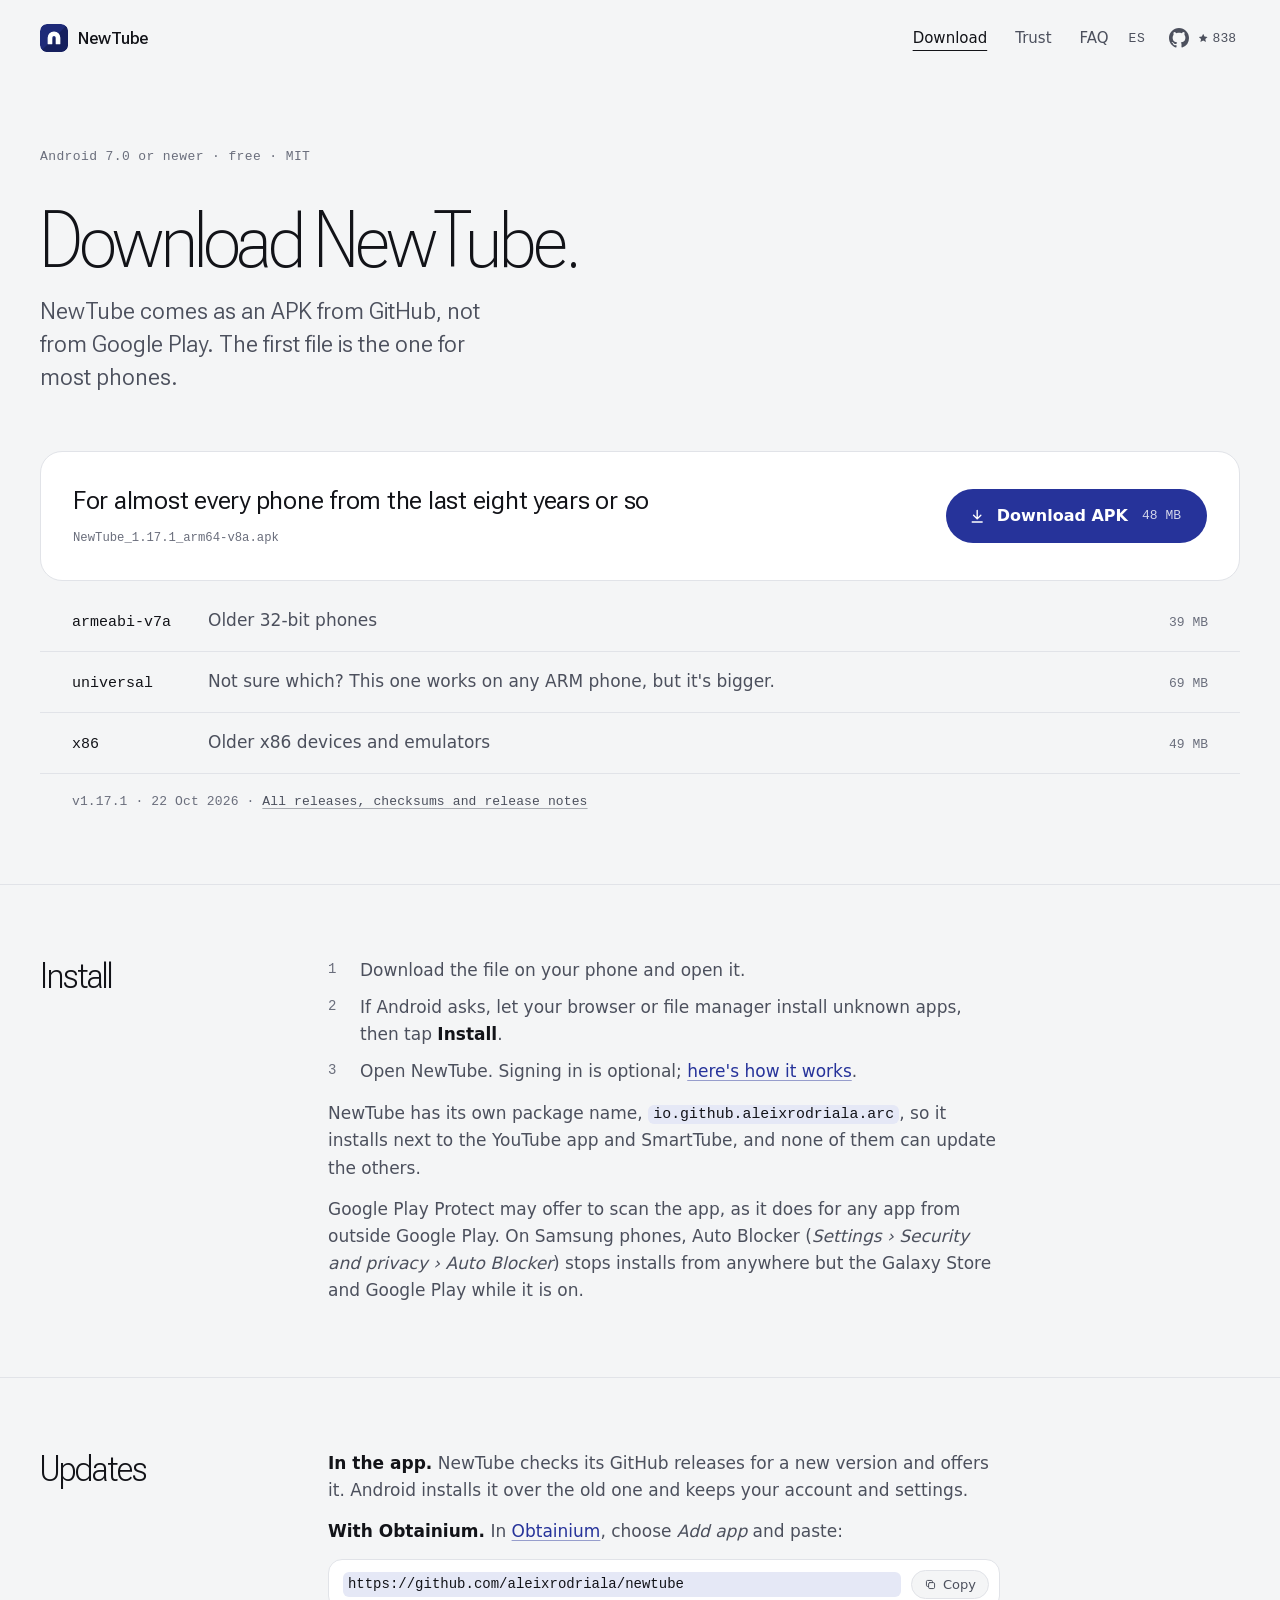
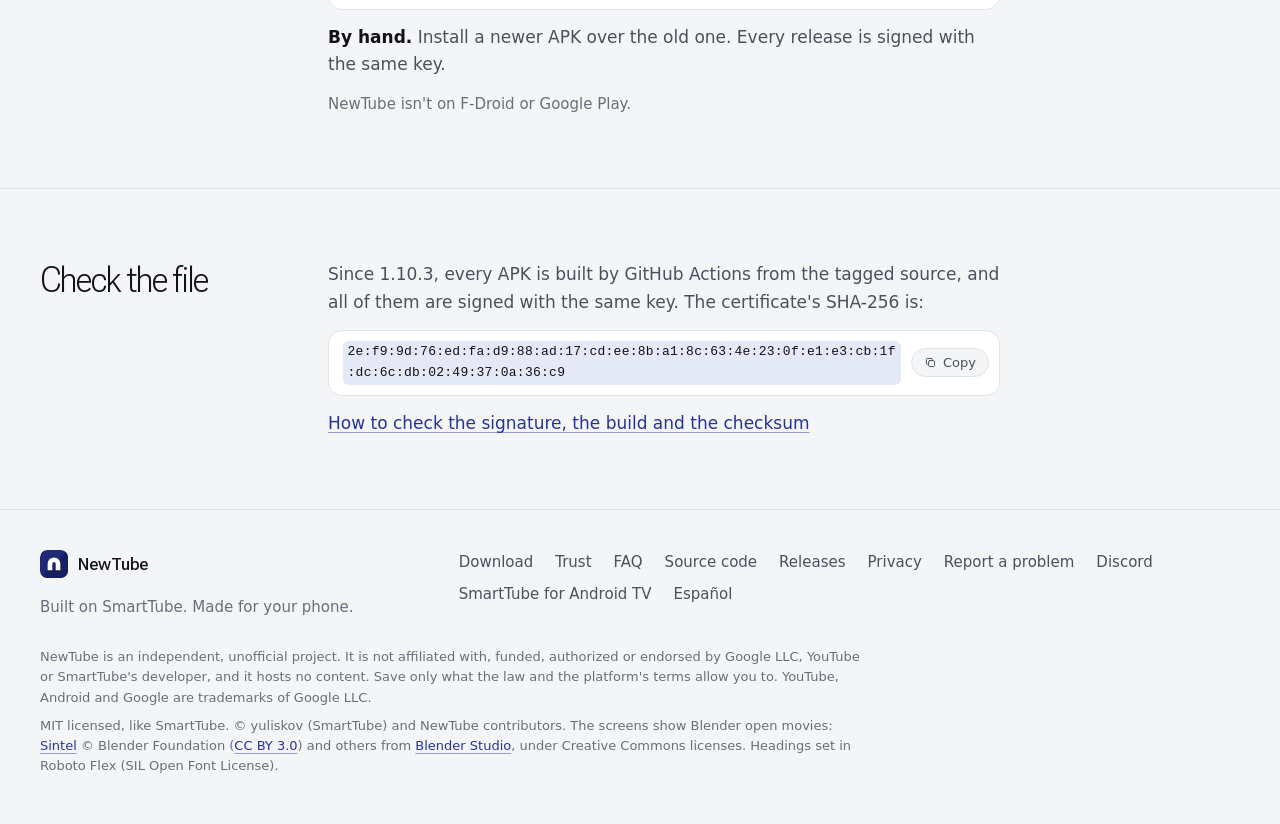
==== commit 88c27c52: "Publish website from aleixrodriala/newtube@6f96a1b4 (schedule)" ====
--- a/download/index.html
+++ b/download/index.html
@@ -57,7 +57,7 @@
         </ul>
       </nav>
       <a class="lang" href="/es/download/" hreflang="es" lang="es" title="Leer en español">ES</a>
-      <a class="gh" href="https://github.com/aleixrodriala/newtube"><svg aria-hidden="true"><use href="#i-github"/></svg><span class="visually-hidden">NewTube's source code on GitHub</span><span class="gh-stars" data-stars="816"><svg class="i fill" aria-hidden="true"><use href="#i-star"/></svg>816<span class="visually-hidden"> stars</span></span></a>
+      <a class="gh" href="https://github.com/aleixrodriala/newtube"><svg aria-hidden="true"><use href="#i-github"/></svg><span class="visually-hidden">NewTube's source code on GitHub</span><span class="gh-stars" data-stars="838"><svg class="i fill" aria-hidden="true"><use href="#i-star"/></svg>838<span class="visually-hidden"> stars</span></span></a>
     </div>
   </header>
 
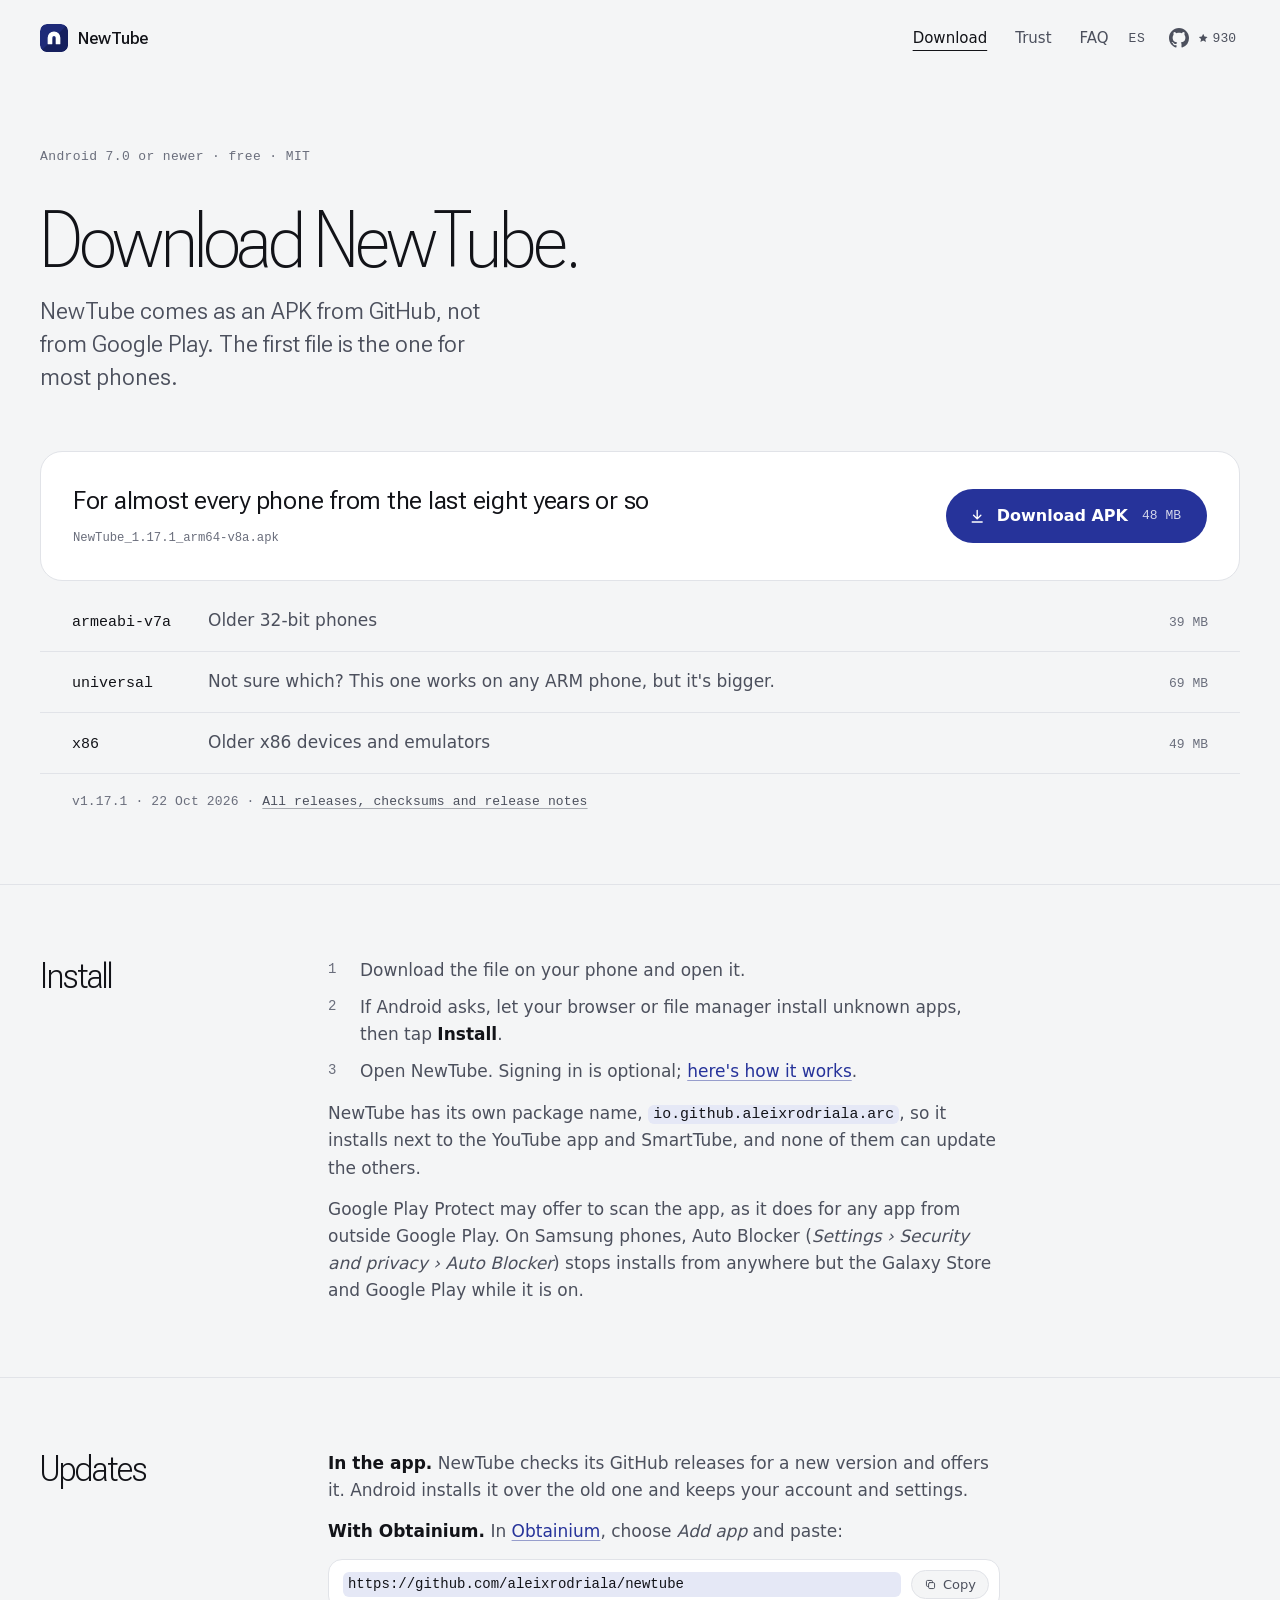
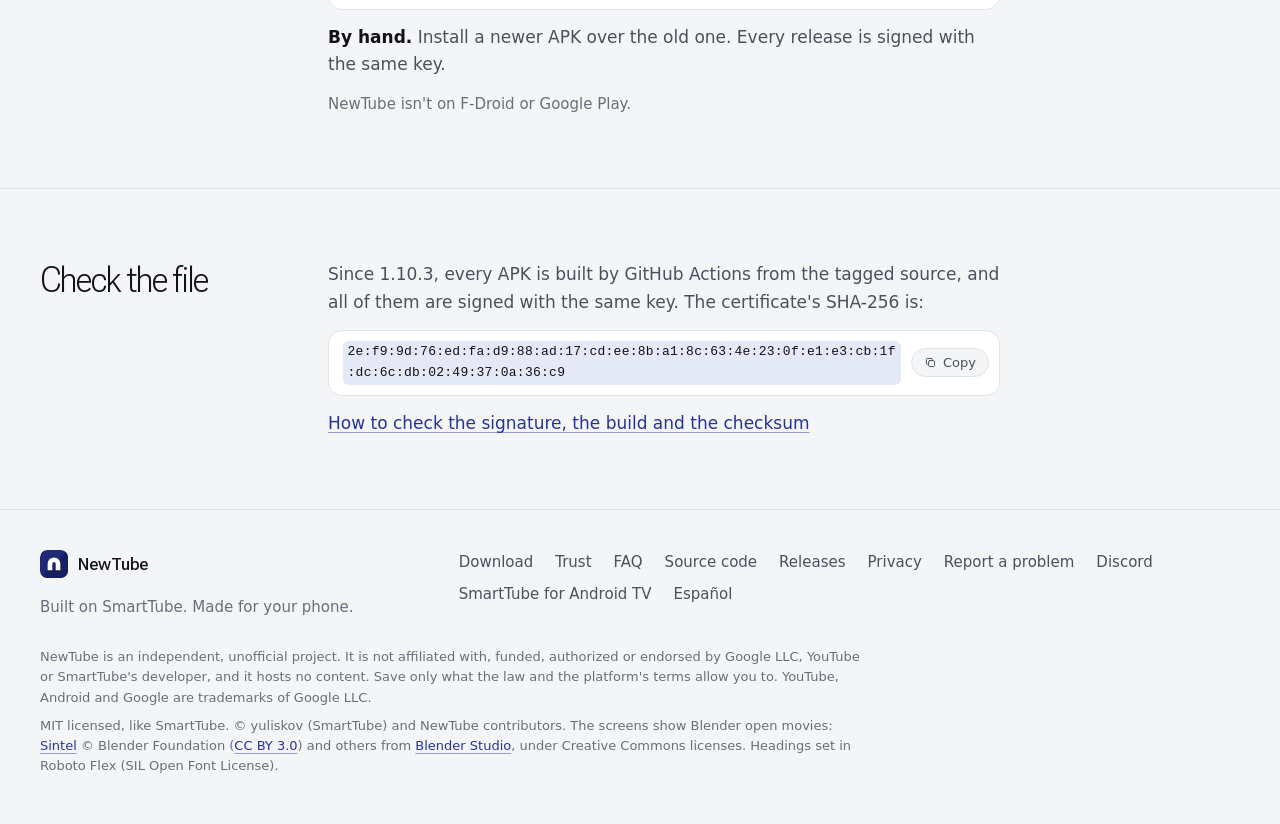
==== commit 2221fd60: "Publish website from aleixrodriala/newtube@6f96a1b4 (schedule)" ====
--- a/download/index.html
+++ b/download/index.html
@@ -57,7 +57,7 @@
         </ul>
       </nav>
       <a class="lang" href="/es/download/" hreflang="es" lang="es" title="Leer en español">ES</a>
-      <a class="gh" href="https://github.com/aleixrodriala/newtube"><svg aria-hidden="true"><use href="#i-github"/></svg><span class="visually-hidden">NewTube's source code on GitHub</span><span class="gh-stars" data-stars="838"><svg class="i fill" aria-hidden="true"><use href="#i-star"/></svg>838<span class="visually-hidden"> stars</span></span></a>
+      <a class="gh" href="https://github.com/aleixrodriala/newtube"><svg aria-hidden="true"><use href="#i-github"/></svg><span class="visually-hidden">NewTube's source code on GitHub</span><span class="gh-stars" data-stars="930"><svg class="i fill" aria-hidden="true"><use href="#i-star"/></svg>930<span class="visually-hidden"> stars</span></span></a>
     </div>
   </header>
 
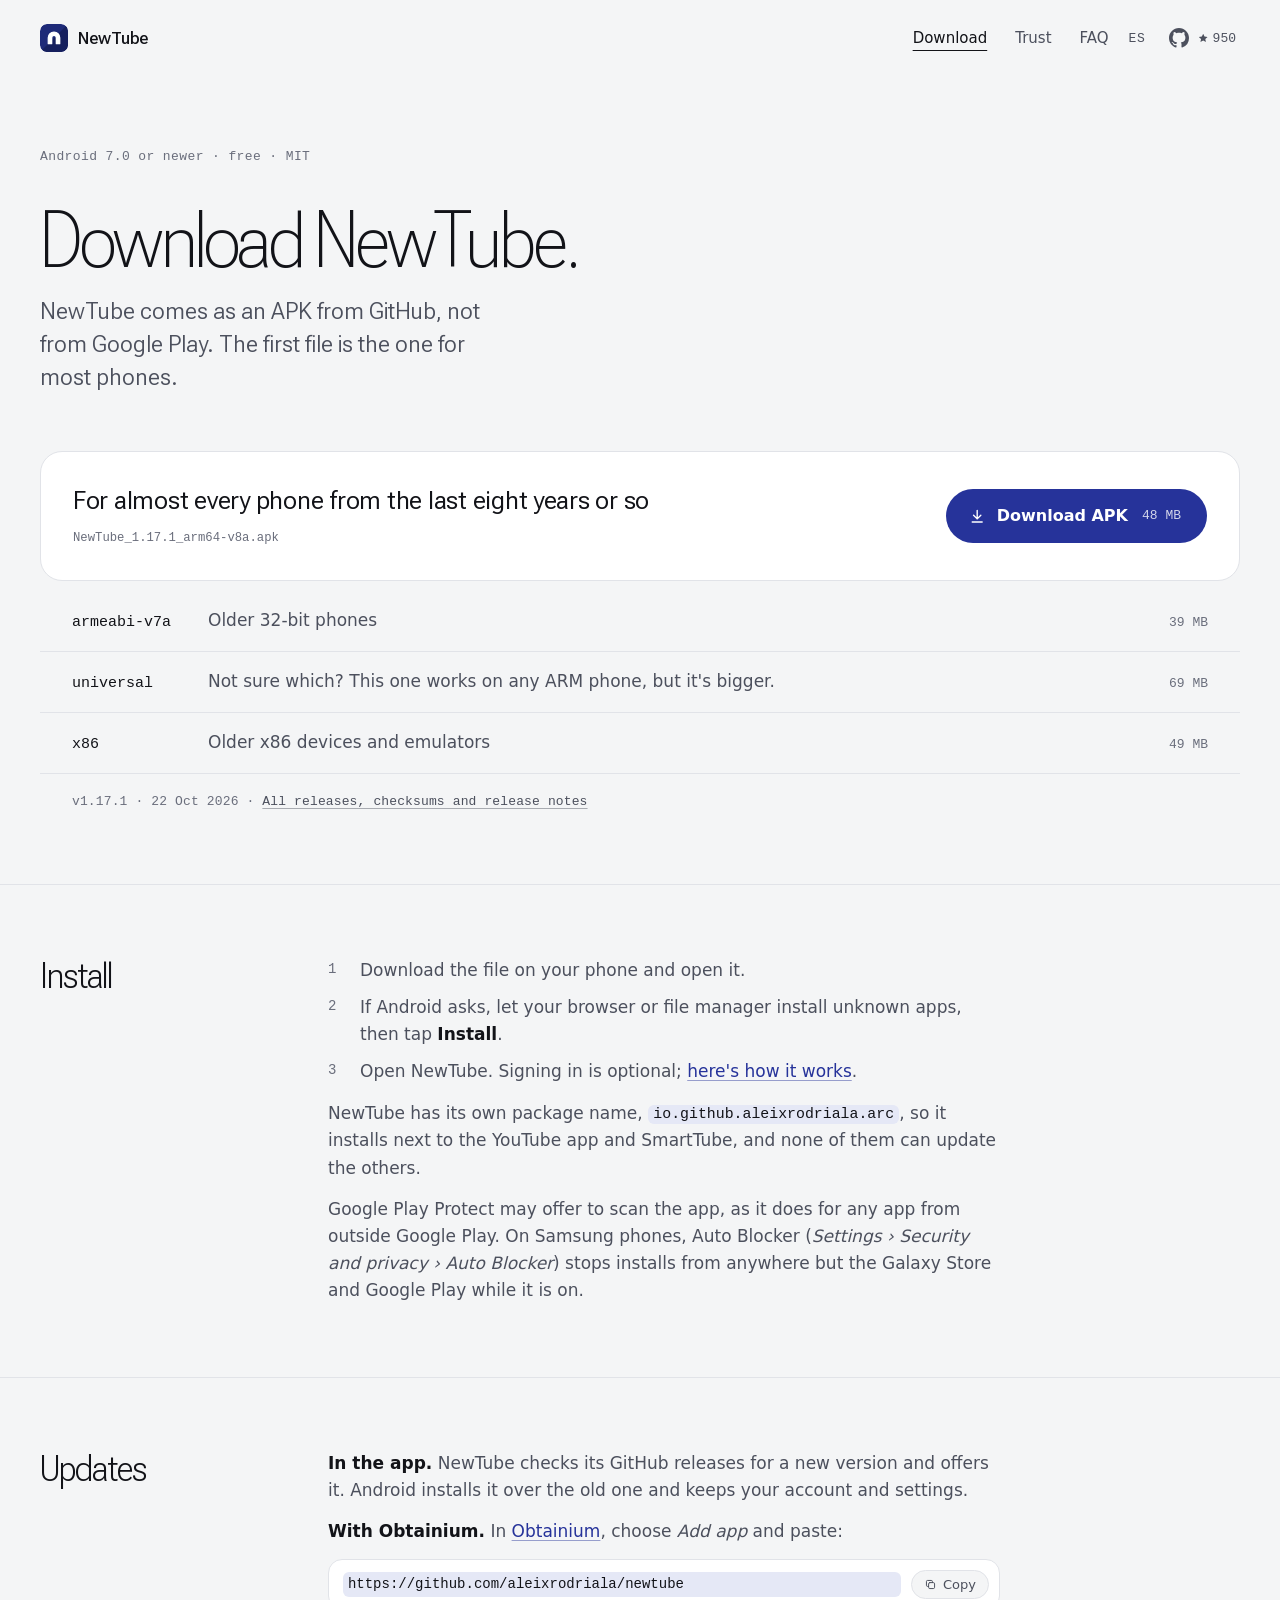
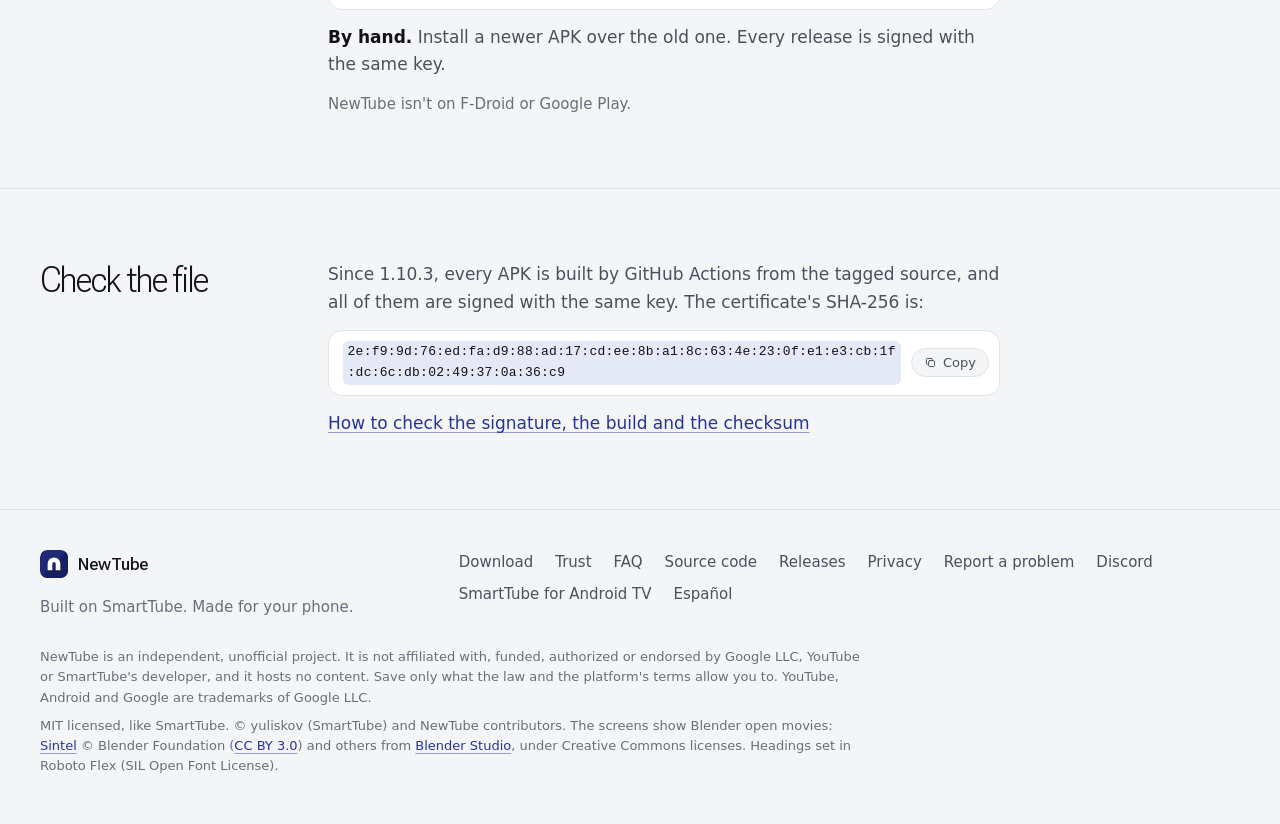
==== commit 6df1bb00: "Publish website from aleixrodriala/newtube@6f96a1b4 (schedule)" ====
--- a/download/index.html
+++ b/download/index.html
@@ -57,7 +57,7 @@
         </ul>
       </nav>
       <a class="lang" href="/es/download/" hreflang="es" lang="es" title="Leer en español">ES</a>
-      <a class="gh" href="https://github.com/aleixrodriala/newtube"><svg aria-hidden="true"><use href="#i-github"/></svg><span class="visually-hidden">NewTube's source code on GitHub</span><span class="gh-stars" data-stars="930"><svg class="i fill" aria-hidden="true"><use href="#i-star"/></svg>930<span class="visually-hidden"> stars</span></span></a>
+      <a class="gh" href="https://github.com/aleixrodriala/newtube"><svg aria-hidden="true"><use href="#i-github"/></svg><span class="visually-hidden">NewTube's source code on GitHub</span><span class="gh-stars" data-stars="950"><svg class="i fill" aria-hidden="true"><use href="#i-star"/></svg>950<span class="visually-hidden"> stars</span></span></a>
     </div>
   </header>
 
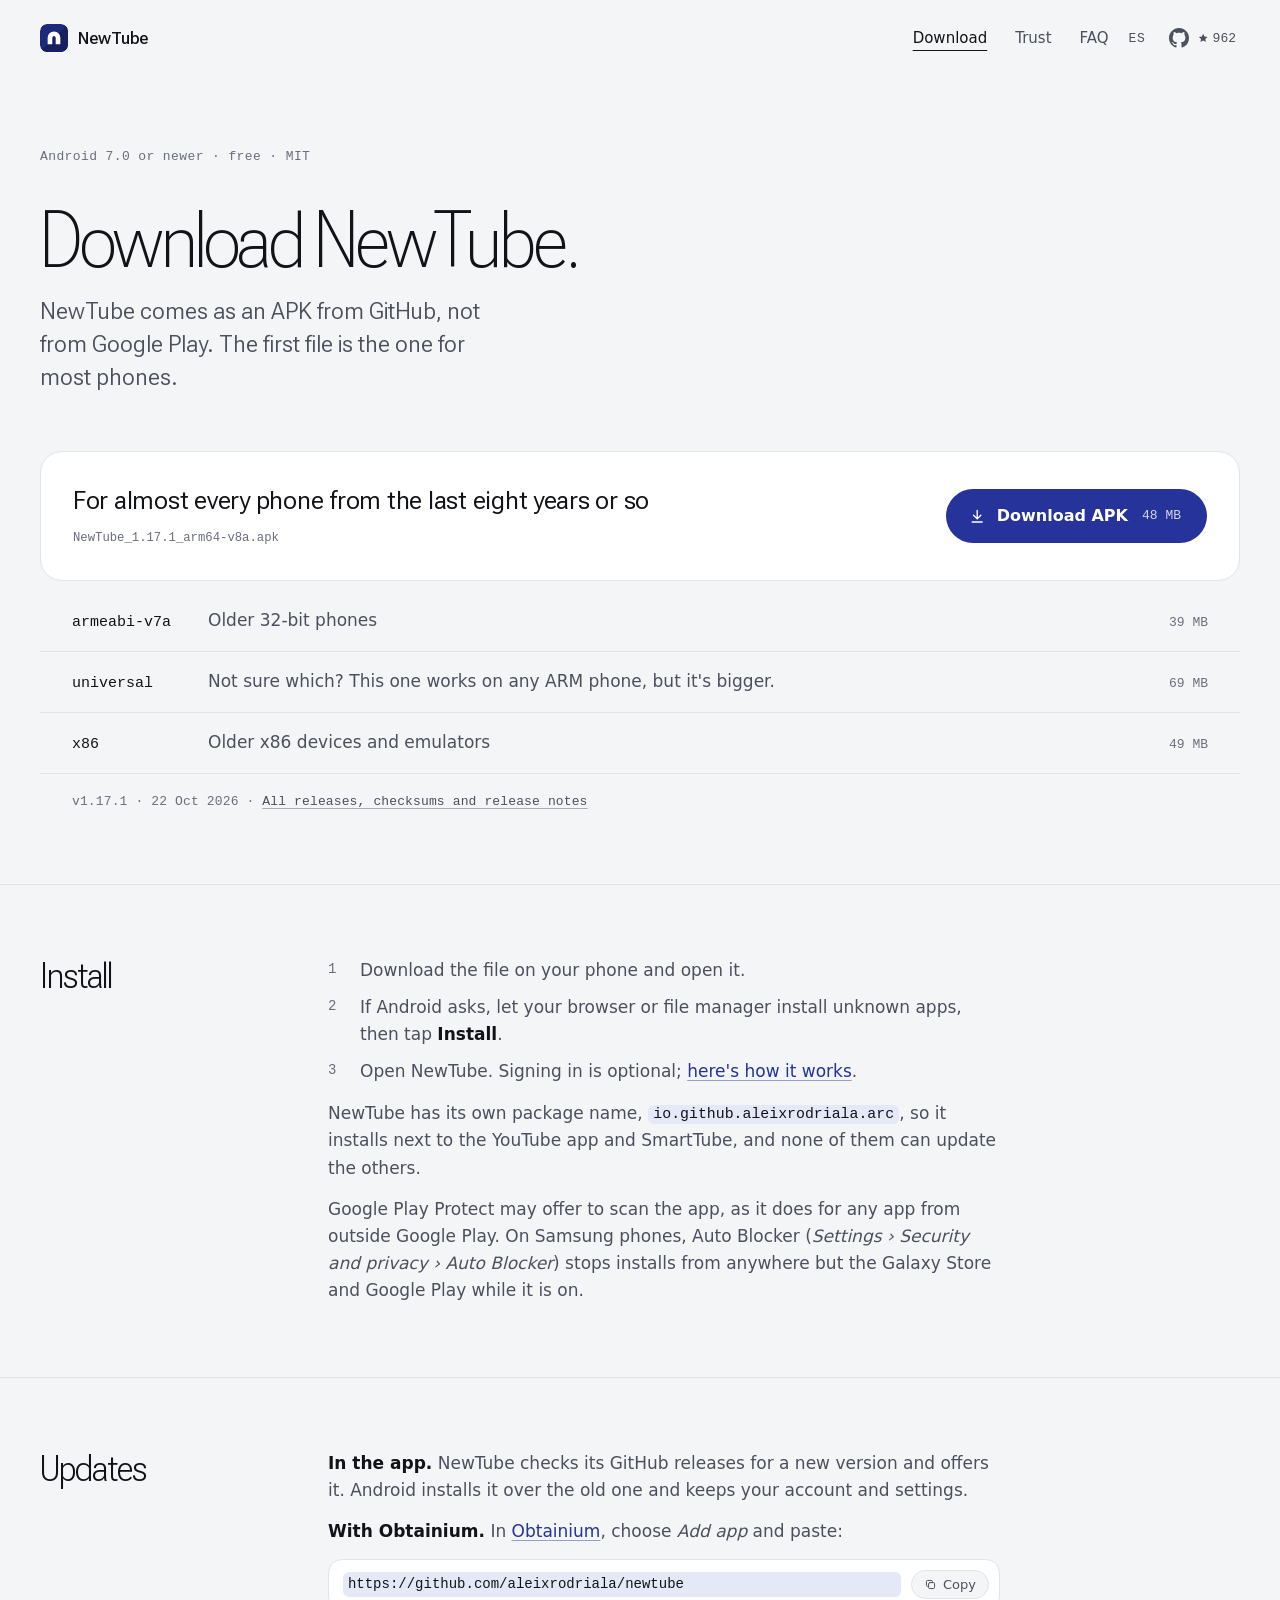
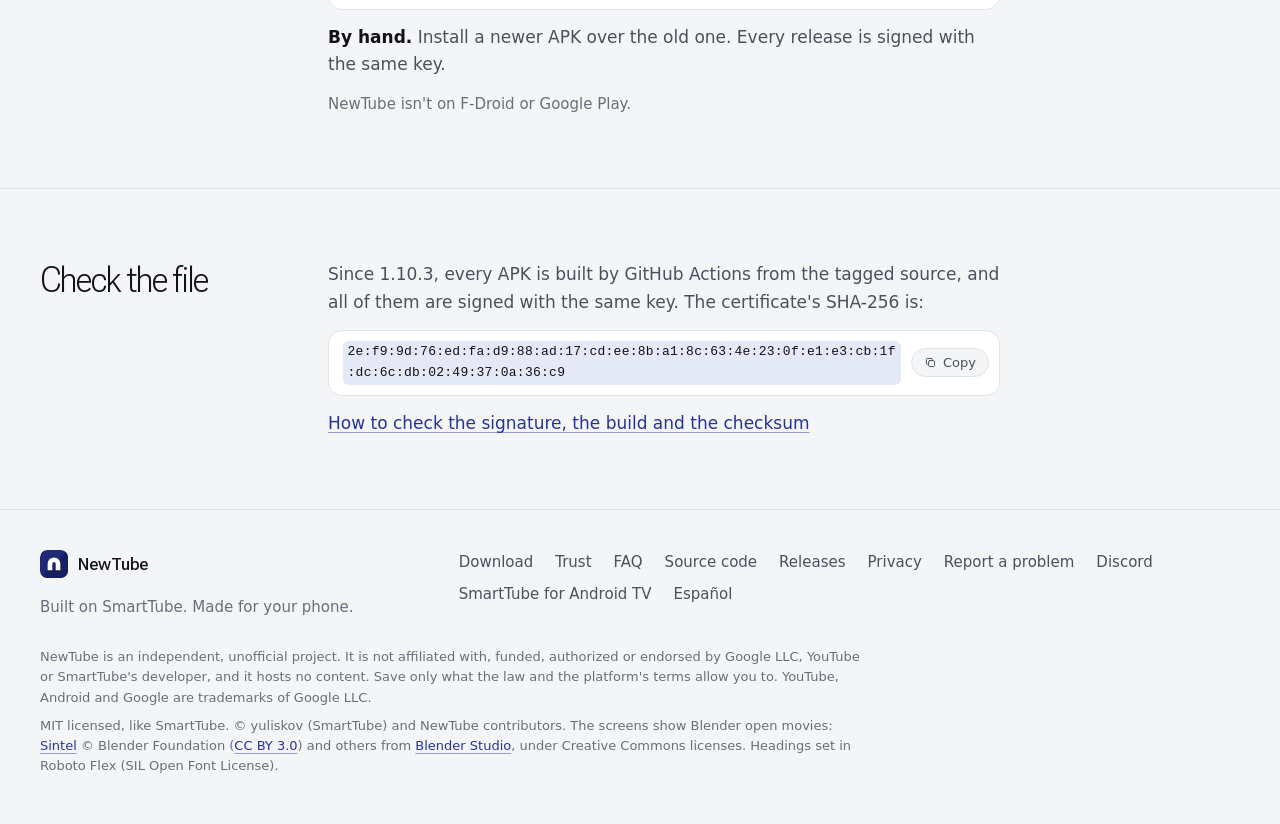
==== commit c7784d9a: "Publish website from aleixrodriala/newtube@6f96a1b4 (schedule)" ====
--- a/download/index.html
+++ b/download/index.html
@@ -57,7 +57,7 @@
         </ul>
       </nav>
       <a class="lang" href="/es/download/" hreflang="es" lang="es" title="Leer en español">ES</a>
-      <a class="gh" href="https://github.com/aleixrodriala/newtube"><svg aria-hidden="true"><use href="#i-github"/></svg><span class="visually-hidden">NewTube's source code on GitHub</span><span class="gh-stars" data-stars="950"><svg class="i fill" aria-hidden="true"><use href="#i-star"/></svg>950<span class="visually-hidden"> stars</span></span></a>
+      <a class="gh" href="https://github.com/aleixrodriala/newtube"><svg aria-hidden="true"><use href="#i-github"/></svg><span class="visually-hidden">NewTube's source code on GitHub</span><span class="gh-stars" data-stars="962"><svg class="i fill" aria-hidden="true"><use href="#i-star"/></svg>962<span class="visually-hidden"> stars</span></span></a>
     </div>
   </header>
 
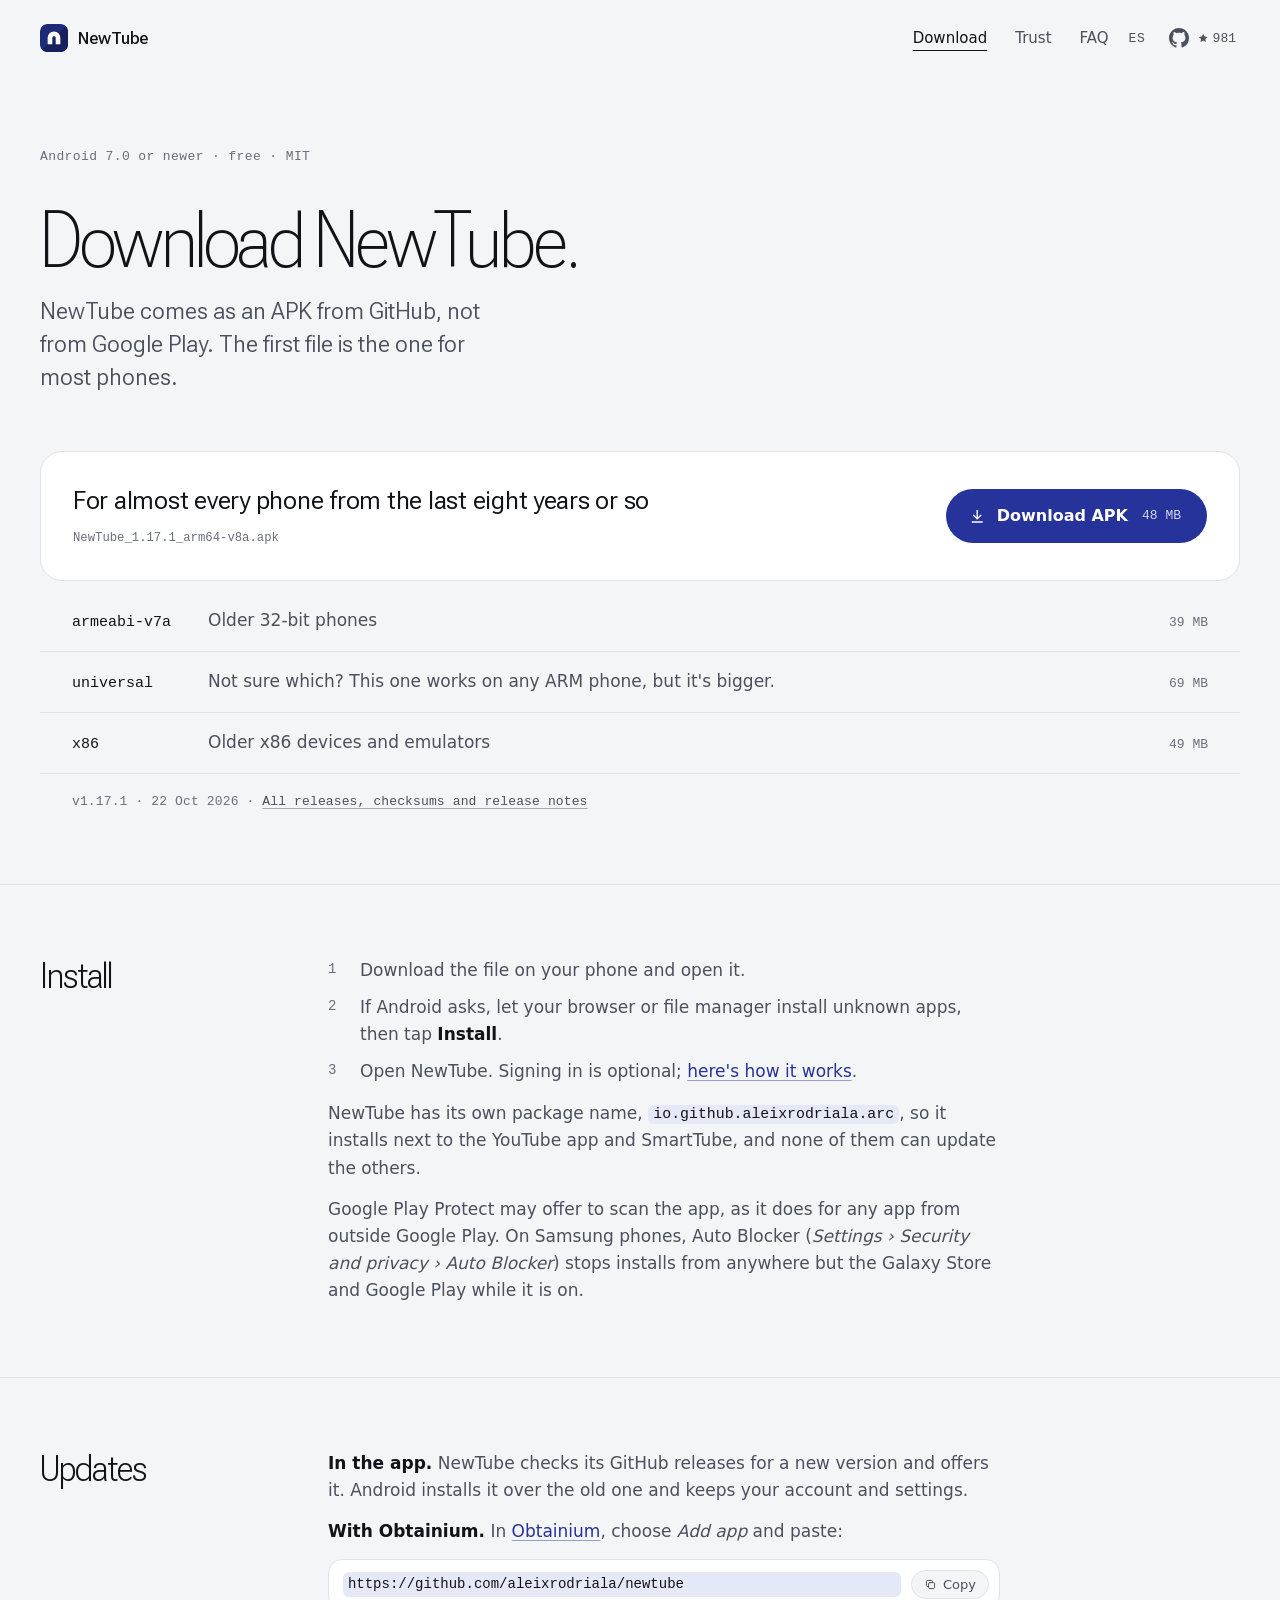
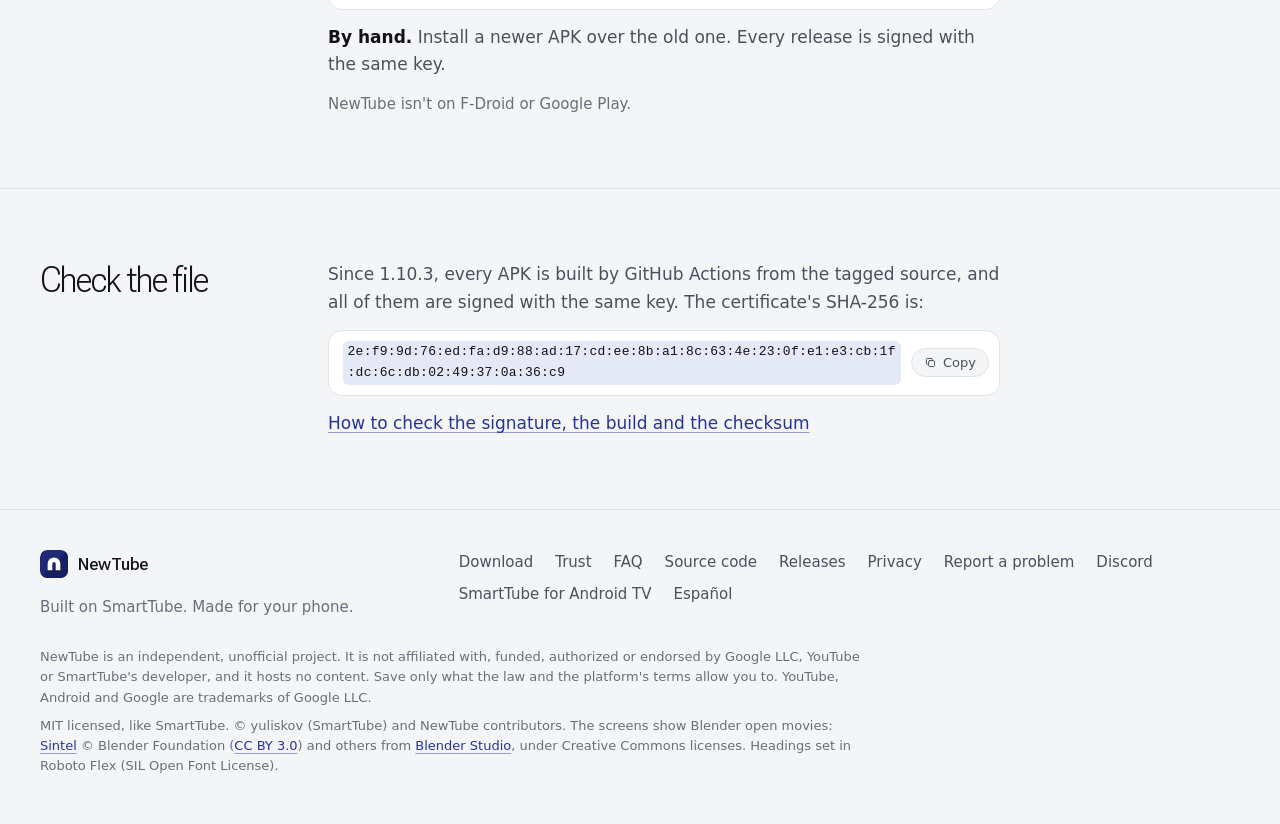
==== commit 007d2979: "Publish website from aleixrodriala/newtube@6f96a1b4 (schedule)" ====
--- a/download/index.html
+++ b/download/index.html
@@ -57,7 +57,7 @@
         </ul>
       </nav>
       <a class="lang" href="/es/download/" hreflang="es" lang="es" title="Leer en español">ES</a>
-      <a class="gh" href="https://github.com/aleixrodriala/newtube"><svg aria-hidden="true"><use href="#i-github"/></svg><span class="visually-hidden">NewTube's source code on GitHub</span><span class="gh-stars" data-stars="962"><svg class="i fill" aria-hidden="true"><use href="#i-star"/></svg>962<span class="visually-hidden"> stars</span></span></a>
+      <a class="gh" href="https://github.com/aleixrodriala/newtube"><svg aria-hidden="true"><use href="#i-github"/></svg><span class="visually-hidden">NewTube's source code on GitHub</span><span class="gh-stars" data-stars="981"><svg class="i fill" aria-hidden="true"><use href="#i-star"/></svg>981<span class="visually-hidden"> stars</span></span></a>
     </div>
   </header>
 
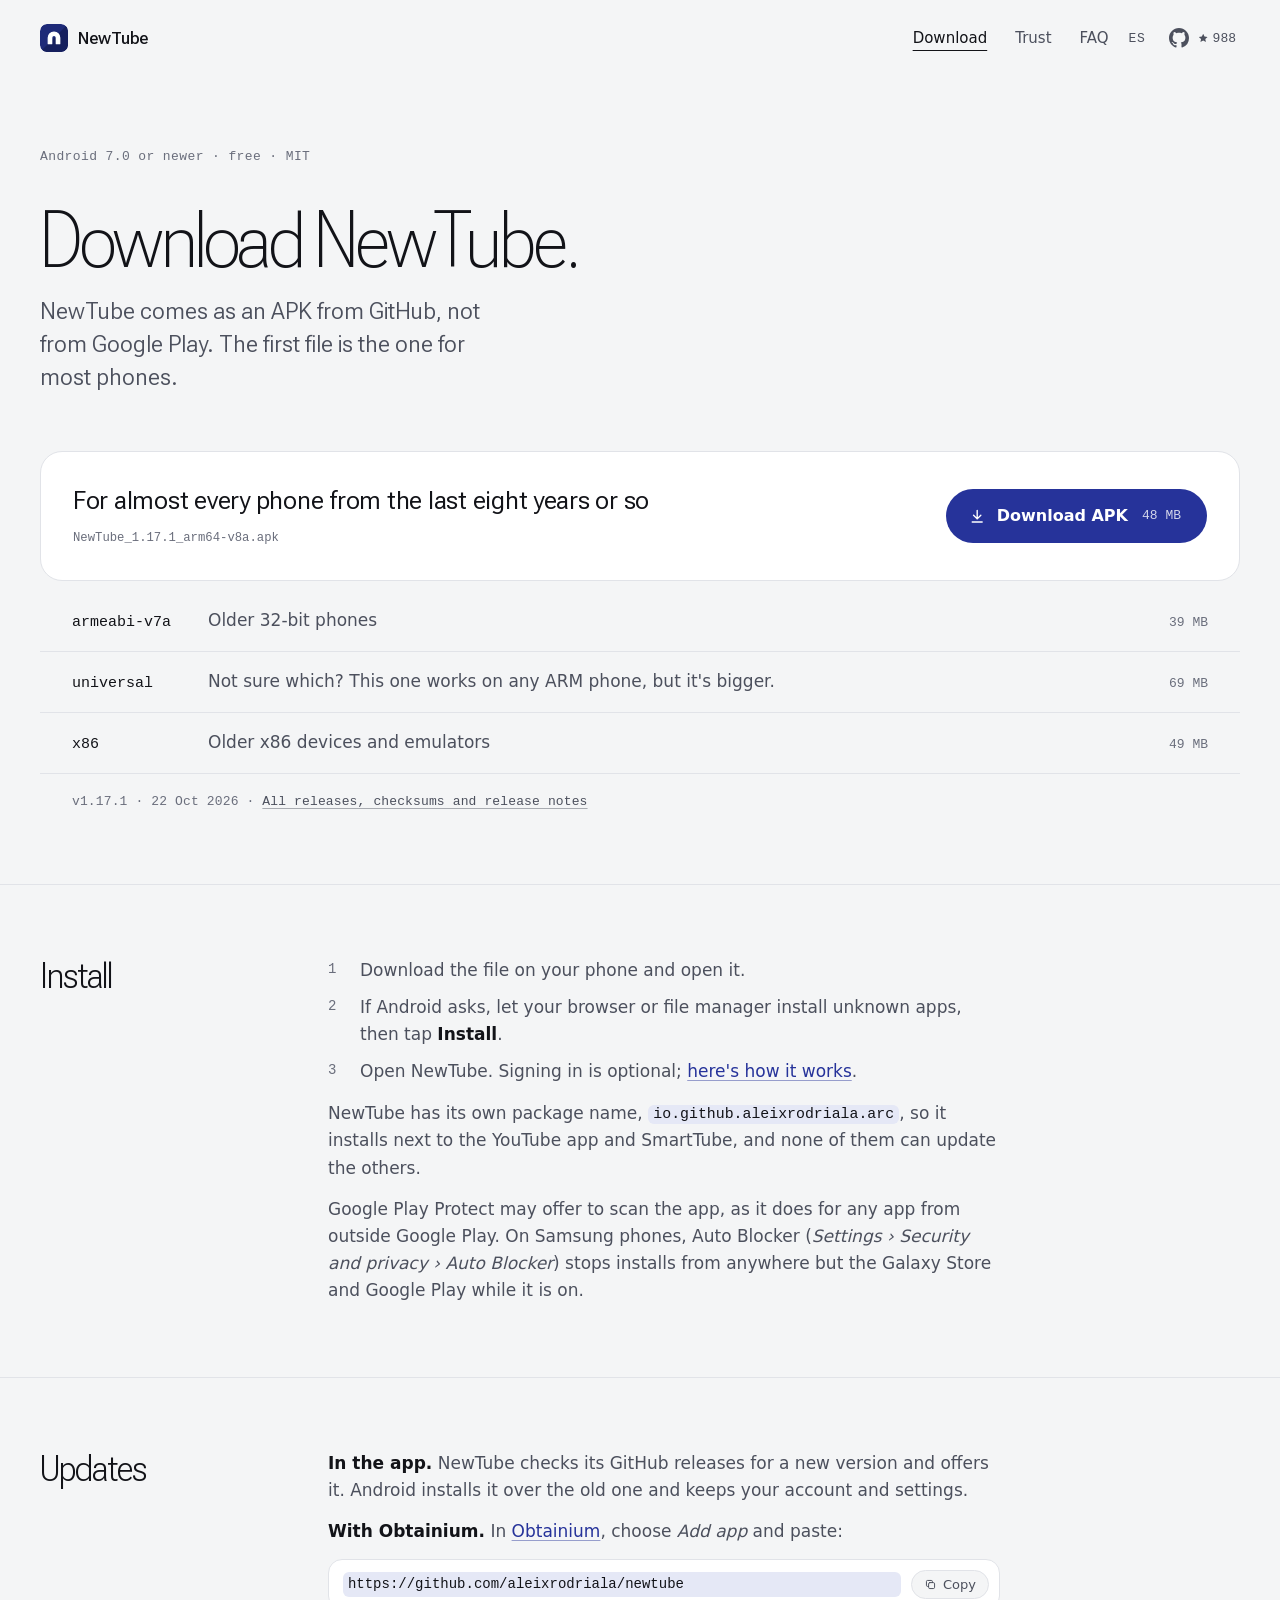
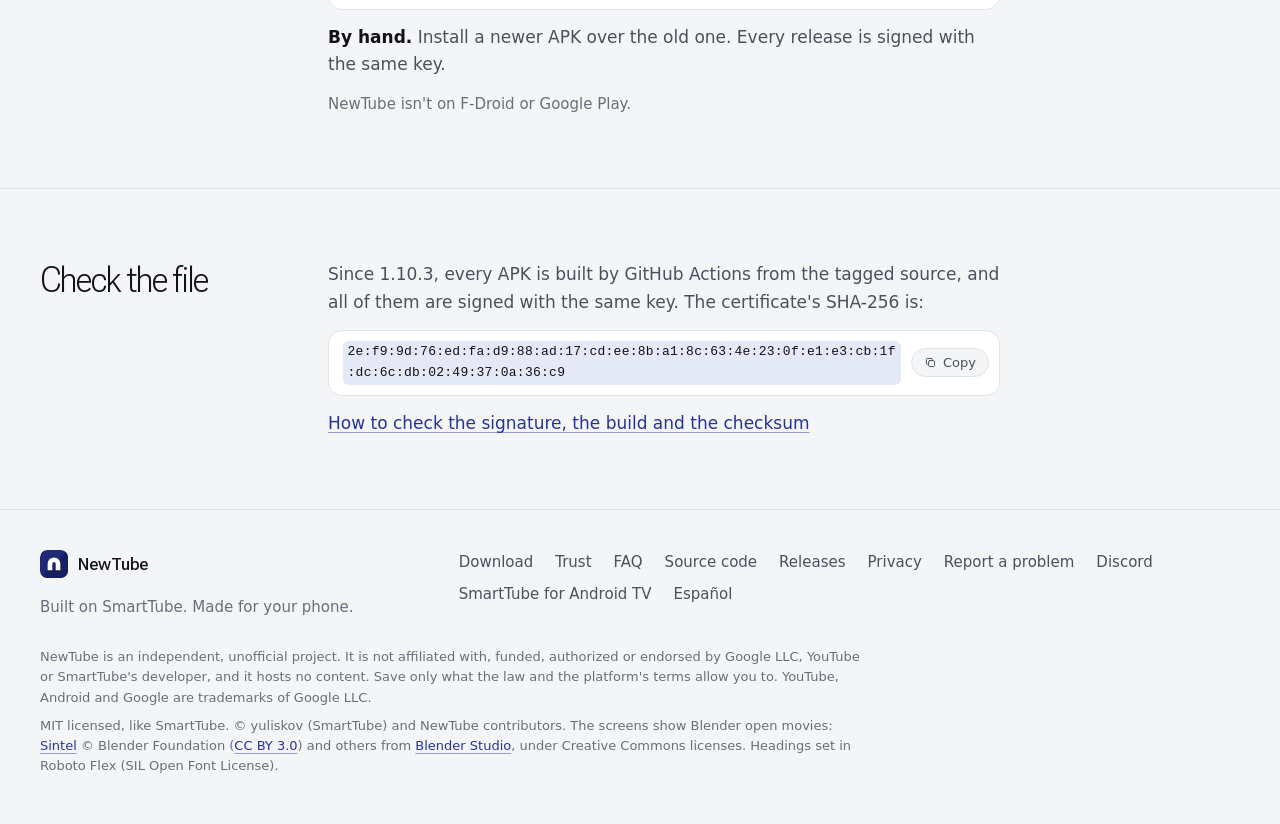
==== commit 53d14b8b: "Publish website from aleixrodriala/newtube@6f96a1b4 (schedule)" ====
--- a/download/index.html
+++ b/download/index.html
@@ -57,7 +57,7 @@
         </ul>
       </nav>
       <a class="lang" href="/es/download/" hreflang="es" lang="es" title="Leer en español">ES</a>
-      <a class="gh" href="https://github.com/aleixrodriala/newtube"><svg aria-hidden="true"><use href="#i-github"/></svg><span class="visually-hidden">NewTube's source code on GitHub</span><span class="gh-stars" data-stars="981"><svg class="i fill" aria-hidden="true"><use href="#i-star"/></svg>981<span class="visually-hidden"> stars</span></span></a>
+      <a class="gh" href="https://github.com/aleixrodriala/newtube"><svg aria-hidden="true"><use href="#i-github"/></svg><span class="visually-hidden">NewTube's source code on GitHub</span><span class="gh-stars" data-stars="988"><svg class="i fill" aria-hidden="true"><use href="#i-star"/></svg>988<span class="visually-hidden"> stars</span></span></a>
     </div>
   </header>
 
